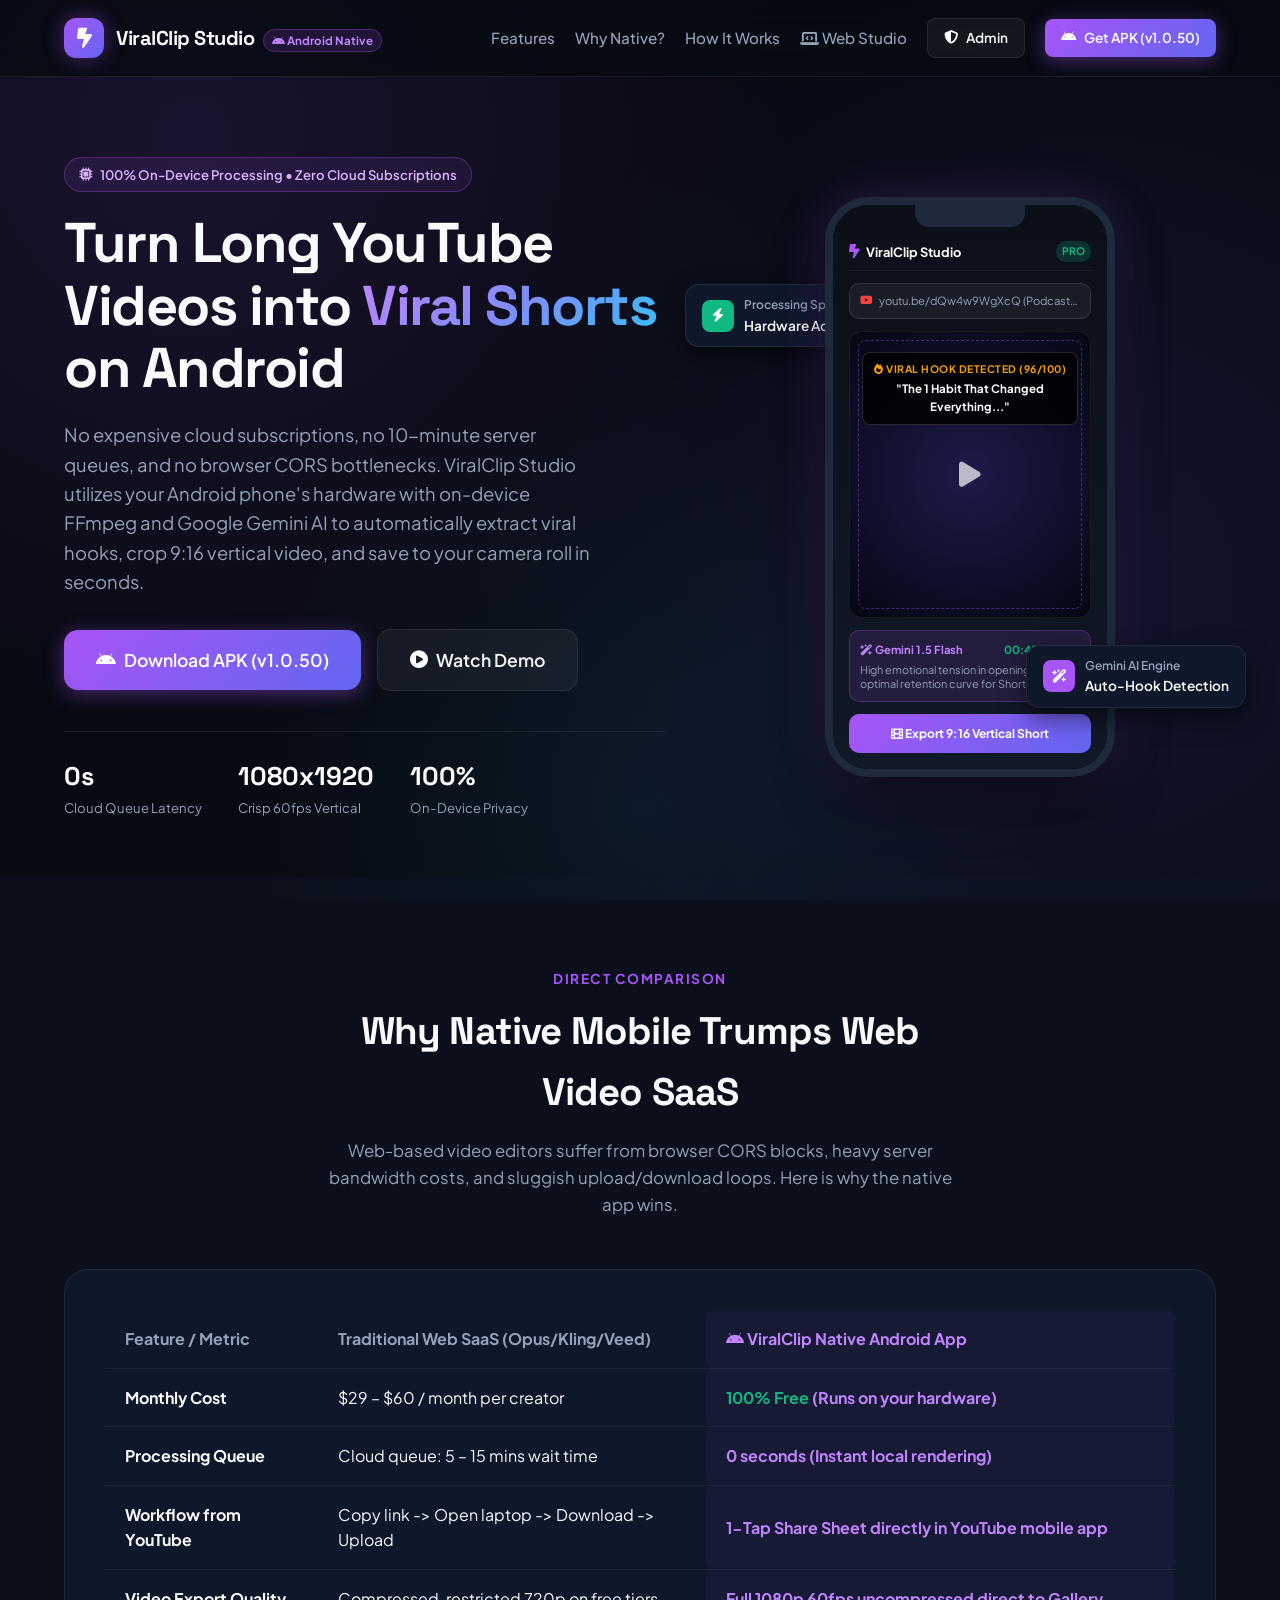
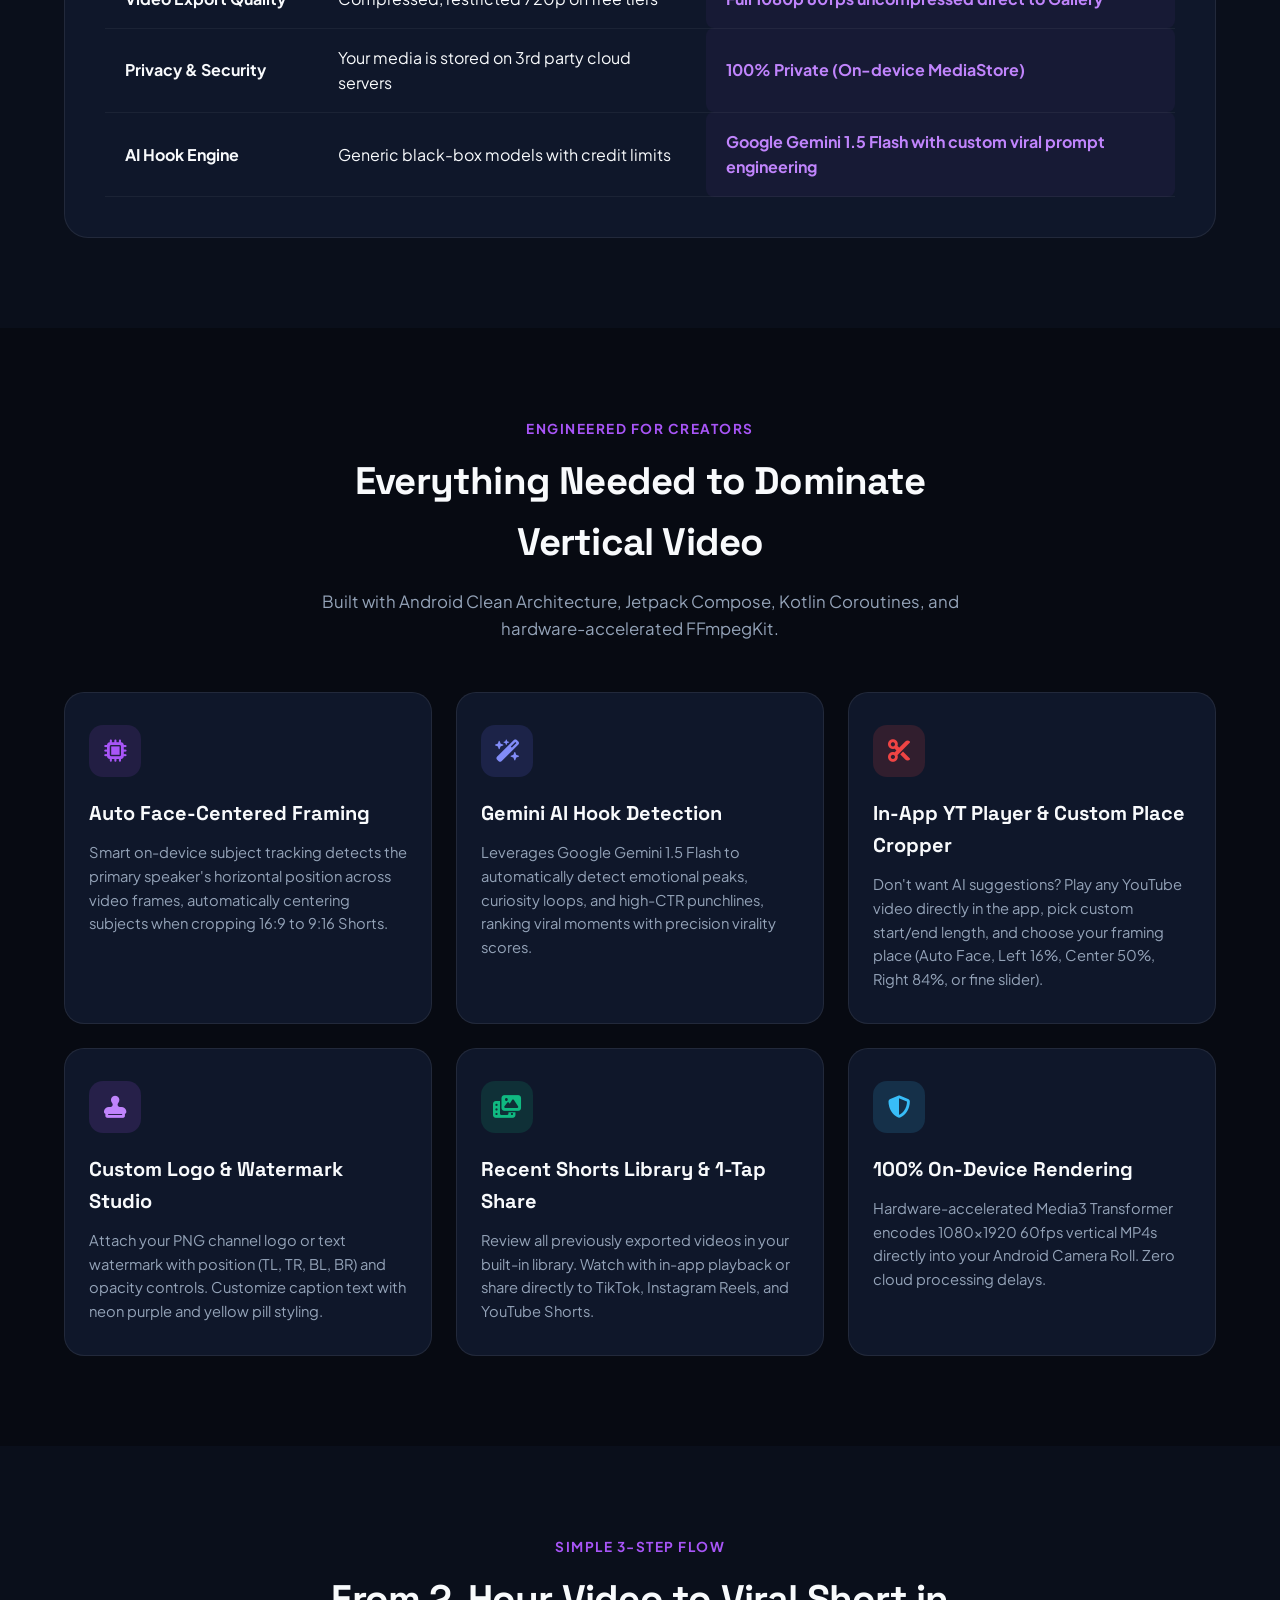
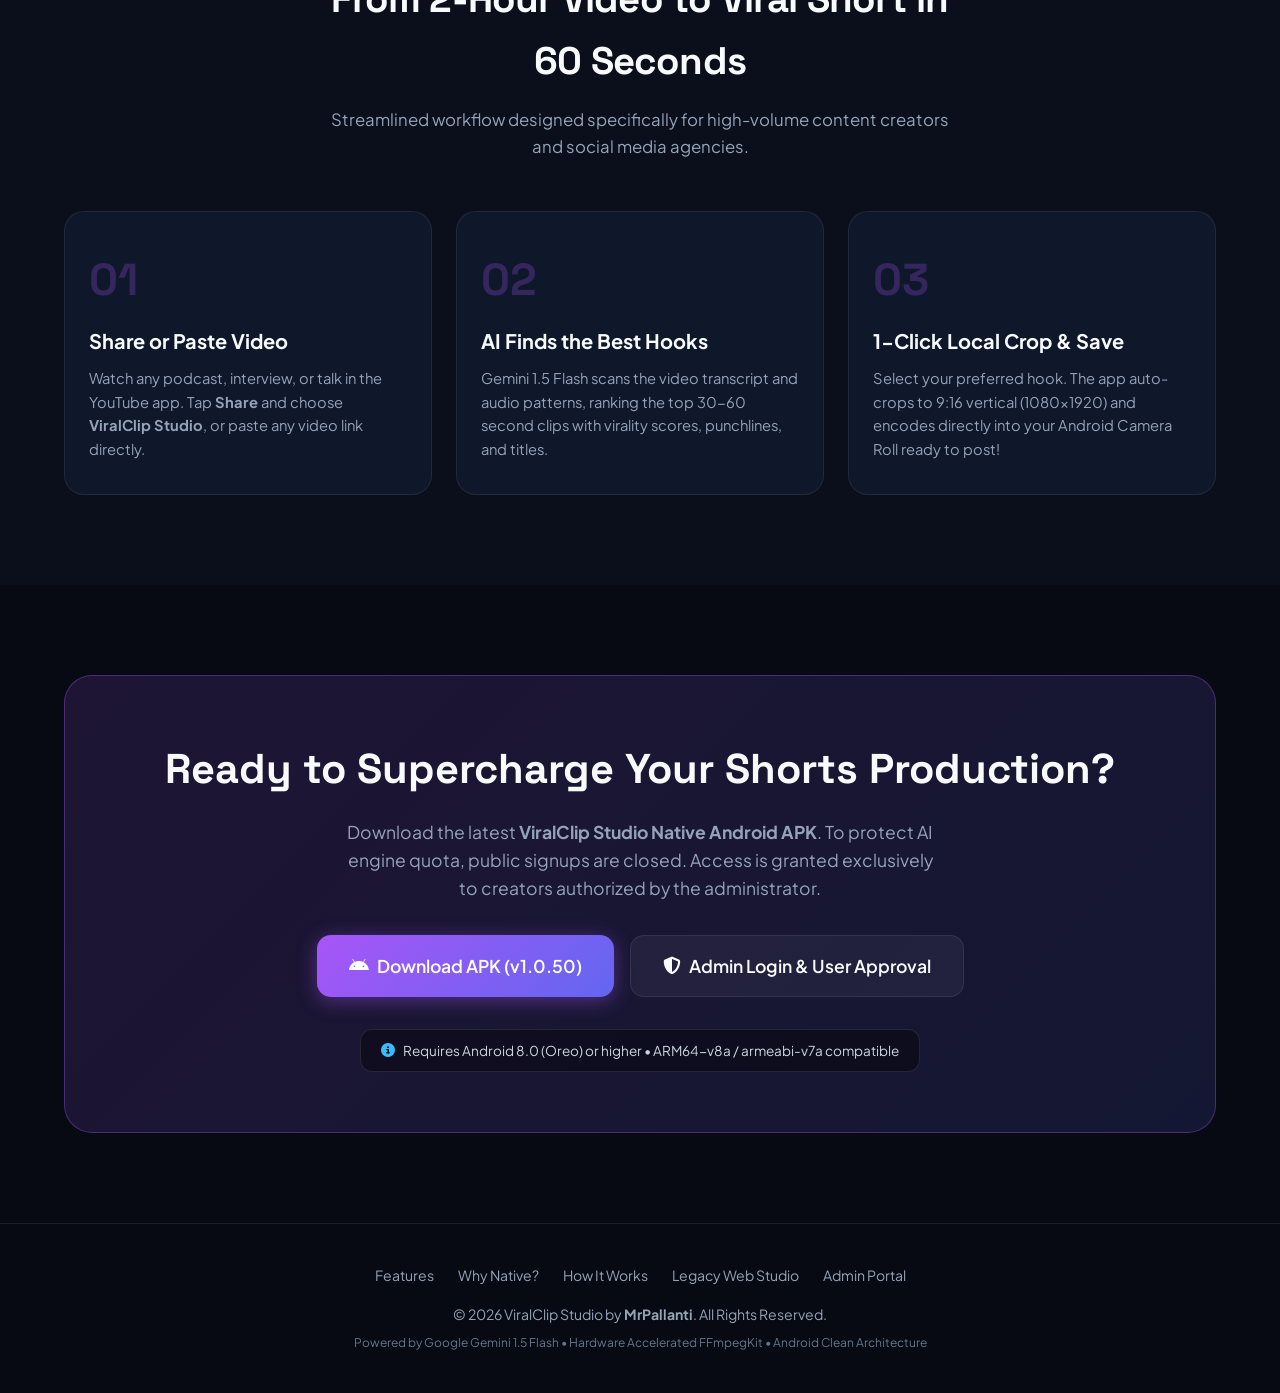
==== index.html @ 900236bc "chore(web): update landing page download buttons to release v1.0.50" ====
<!DOCTYPE html>
<html lang="en">
<head>
  <meta charset="UTF-8">
  <meta name="viewport" content="width=device-width, initial-scale=1.0">
  <meta http-equiv="Cache-Control" content="no-cache, no-store, must-revalidate">
  <meta http-equiv="Pragma" content="no-cache">
  <meta http-equiv="Expires" content="0">
  <title>ViralClip Studio - Native Android AI Shorts Creator</title>
  
  <!-- SEO & Open Graph -->
  <meta name="description" content="Turn long YouTube videos into viral TikToks, YouTube Shorts, and Instagram Reels directly on your Android phone with Gemini AI and on-device FFmpeg.">
  <meta property="og:title" content="ViralClip Studio - Turn Long Videos into Viral Shorts on Android">
  <meta property="og:description" content="AI hook detection, on-device 9:16 vertical cropping, and direct YouTube Share Sheet integration.">
  <meta property="og:type" content="website">
  <meta property="og:url" content="https://viral.mrpallanti.in/">
  
  <!-- Fonts & Icons -->
  <link rel="preconnect" href="https://fonts.googleapis.com">
  <link rel="preconnect" href="https://fonts.gstatic.com" crossorigin>
  <link href="https://fonts.googleapis.com/css2?family=Plus+Jakarta+Sans:wght@400;500;600;700;800&family=Space+Grotesk:wght@600;700;800&display=swap" rel="stylesheet">
  <link rel="stylesheet" href="https://cdnjs.cloudflare.com/ajax/libs/font-awesome/6.5.1/css/all.min.css">
  
  <!-- Stylesheets -->
  <link rel="stylesheet" href="css/landing.css?v=6.1">
</head>
<body>

  <!-- Top Navigation Bar -->
  <header class="navbar">
    <div class="container nav-container">
      <a href="index.html" class="brand">
        <div class="brand-icon">
          <i class="fa-solid fa-bolt-lightning"></i>
        </div>
        <div>
          <span class="brand-title">ViralClip Studio</span>
          <span class="brand-badge"><i class="fa-brands fa-android"></i> Android Native</span>
        </div>
      </a>

      <nav class="nav-links">
        <a href="#features" class="nav-link">Features</a>
        <a href="#comparison" class="nav-link">Why Native?</a>
        <a href="#how-it-works" class="nav-link">How It Works</a>
        <a href="studio.html" class="nav-link" title="Legacy Web Studio Backup"><i class="fa-solid fa-laptop-code"></i> Web Studio</a>
        <a href="admin.html" class="btn btn-secondary btn-sm">
          <i class="fa-solid fa-shield-halved"></i> Admin
        </a>
        <a href="ViralClip-Studio-v1.0.50.apk" class="btn btn-primary btn-sm" download="ViralClip-Studio-v1.0.50.apk">
          <i class="fa-brands fa-android"></i> Get APK (v1.0.50)
        </a>
      </nav>
    </div>
  </header>

  <!-- Hero Section -->
  <section class="hero">
    <div class="container">
      <div class="hero-grid">
        
        <!-- Left Hero Content -->
        <div class="hero-content">
          <div class="hero-tag">
            <i class="fa-solid fa-microchip"></i> 100% On-Device Processing • Zero Cloud Subscriptions
          </div>
          
          <h1 class="hero-title">
            Turn Long YouTube Videos into <span>Viral Shorts</span> on Android
          </h1>
          
          <p class="hero-desc">
            No expensive cloud subscriptions, no 10-minute server queues, and no browser CORS bottlenecks. 
            ViralClip Studio utilizes your Android phone's hardware with on-device FFmpeg and Google Gemini AI 
            to automatically extract viral hooks, crop 9:16 vertical video, and save to your camera roll in seconds.
          </p>

          <div class="hero-actions">
            <a href="ViralClip-Studio-v1.0.50.apk" class="btn btn-primary btn-lg" download="ViralClip-Studio-v1.0.50.apk">
              <i class="fa-brands fa-android"></i> Download APK (v1.0.50)
            </a>
            <a href="#how-it-works" class="btn btn-secondary btn-lg">
              <i class="fa-solid fa-circle-play"></i> Watch Demo
            </a>
          </div>

          <div class="hero-stats">
            <div>
              <div class="stat-num">0s</div>
              <div class="stat-label">Cloud Queue Latency</div>
            </div>
            <div>
              <div class="stat-num">1080x1920</div>
              <div class="stat-label">Crisp 60fps Vertical</div>
            </div>
            <div>
              <div class="stat-num">100%</div>
              <div class="stat-label">On-Device Privacy</div>
            </div>
          </div>
        </div>

        <!-- Right Hero Mockup (Interactive Mobile UI Preview) -->
        <div class="mockup-wrapper">
          
          <!-- Floating Badge Top Left -->
          <div class="floating-badge badge-top-left">
            <div class="badge-icon" style="background:#10b981;">
              <i class="fa-solid fa-bolt"></i>
            </div>
            <div>
              <div style="font-size:0.75rem; color:#94a3b8;">Processing Speed</div>
              <div style="color:#fff;">Hardware Accelerated</div>
            </div>
          </div>

          <!-- Phone Mockup Frame -->
          <div class="phone-mockup">
            <div class="phone-notch"></div>
            
            <div class="phone-screen">
              <!-- Mock App Header -->
              <div class="app-mock-header">
                <div style="display:flex; align-items:center; gap:6px;">
                  <i class="fa-solid fa-bolt-lightning" style="color:#a855f7; font-size:0.9rem;"></i>
                  <span style="font-weight:700; font-size:0.8rem; color:#fff;">ViralClip Studio</span>
                </div>
                <span style="background:rgba(16,185,129,0.2); color:#10b981; font-size:0.65rem; padding:2px 6px; border-radius:10px; font-weight:700;">PRO</span>
              </div>

              <!-- Mock YouTube Input -->
              <div class="app-mock-input">
                <i class="fa-brands fa-youtube" style="color:#ef4444;"></i>
                <span style="text-overflow:ellipsis; overflow:hidden; white-space:nowrap;">youtu.be/dQw4w9WgXcQ (Podcasts, Talks...)</span>
              </div>

              <!-- Mock Video Preview Frame -->
              <div class="app-mock-preview">
                <div style="position:relative; width:100%; height:100%; display:flex; align-items:center; justify-content:center; background:radial-gradient(circle at center, #1e1b4b 0%, #030712 100%);">
                  <i class="fa-solid fa-play" style="font-size:1.8rem; color:rgba(255,255,255,0.7);"></i>
                  
                  <!-- Detected Viral Hook Tag -->
                  <div class="app-mock-hook">
                    <div style="color:#f59e0b; font-size:0.65rem; text-transform:uppercase; letter-spacing:0.5px;">
                      <i class="fa-solid fa-fire"></i> Viral Hook Detected (96/100)
                    </div>
                    <div style="color:#fff; font-size:0.72rem; margin-top:2px;">
                      "The 1 Habit That Changed Everything..."
                    </div>
                  </div>

                  <!-- 9:16 Crop Guides -->
                  <div style="position:absolute; inset:8px; border:1px dashed rgba(168,85,247,0.4); border-radius:8px; pointer-events:none;"></div>
                </div>
              </div>

              <!-- Mock AI Analysis Card -->
              <div class="app-mock-card">
                <div style="display:flex; justify-content:space-between; margin-bottom:4px; font-size:0.7rem;">
                  <span style="color:#c084fc; font-weight:700;"><i class="fa-solid fa-wand-magic-sparkles"></i> Gemini 1.5 Flash</span>
                  <span style="color:#10b981; font-weight:700;">00:45 - 01:25</span>
                </div>
                <div style="color:#94a3b8; font-size:0.68rem; line-height:1.3;">
                  High emotional tension in opening 5s, optimal retention curve for Shorts & Reels.
                </div>
              </div>

              <!-- Mock Render Button -->
              <div class="app-mock-btn">
                <i class="fa-solid fa-film"></i> Export 9:16 Vertical Short
              </div>
            </div>
          </div>

          <!-- Floating Badge Bottom Right -->
          <div class="floating-badge badge-bottom-right">
            <div class="badge-icon" style="background:#a855f7;">
              <i class="fa-solid fa-wand-magic-sparkles"></i>
            </div>
            <div>
              <div style="font-size:0.75rem; color:#94a3b8;">Gemini AI Engine</div>
              <div style="color:#fff;">Auto-Hook Detection</div>
            </div>
          </div>

        </div>

      </div>
    </div>
  </section>

  <!-- Comparison Section: Web SaaS vs Android Native -->
  <section id="comparison" class="section" style="background: rgba(15, 23, 42, 0.4);">
    <div class="container">
      <div class="section-header">
        <div class="section-tag">Direct Comparison</div>
        <h2 class="section-title">Why Native Mobile Trumps Web Video SaaS</h2>
        <p class="section-subtitle">Web-based video editors suffer from browser CORS blocks, heavy server bandwidth costs, and sluggish upload/download loops. Here is why the native app wins.</p>
      </div>

      <div class="comparison-card">
        <div class="table-scroll-hint">
          <i class="fa-solid fa-arrows-left-right"></i> Swipe table horizontally to compare
        </div>
        <table class="comp-table">
          <thead>
            <tr>
              <th>Feature / Metric</th>
              <th>Traditional Web SaaS (Opus/Kling/Veed)</th>
              <th class="highlight"><i class="fa-brands fa-android"></i> ViralClip Native Android App</th>
            </tr>
          </thead>
          <tbody>
            <tr>
              <td><strong>Monthly Cost</strong></td>
              <td>$29 – $60 / month per creator</td>
              <td class="highlight"><strong style="color:#10b981;">100% Free</strong> (Runs on your hardware)</td>
            </tr>
            <tr>
              <td><strong>Processing Queue</strong></td>
              <td>Cloud queue: 5 – 15 mins wait time</td>
              <td class="highlight"><strong>0 seconds</strong> (Instant local rendering)</td>
            </tr>
            <tr>
              <td><strong>Workflow from YouTube</strong></td>
              <td>Copy link -> Open laptop -> Download -> Upload</td>
              <td class="highlight"><strong>1-Tap Share Sheet</strong> directly in YouTube mobile app</td>
            </tr>
            <tr>
              <td><strong>Video Export Quality</strong></td>
              <td>Compressed, restricted 720p on free tiers</td>
              <td class="highlight"><strong>Full 1080p 60fps</strong> uncompressed direct to Gallery</td>
            </tr>
            <tr>
              <td><strong>Privacy & Security</strong></td>
              <td>Your media is stored on 3rd party cloud servers</td>
              <td class="highlight"><strong>100% Private</strong> (On-device MediaStore)</td>
            </tr>
            <tr>
              <td><strong>AI Hook Engine</strong></td>
              <td>Generic black-box models with credit limits</td>
              <td class="highlight"><strong>Google Gemini 1.5 Flash</strong> with custom viral prompt engineering</td>
            </tr>
          </tbody>
        </table>
      </div>
    </div>
  </section>

  <!-- Core Features Grid -->
  <section id="features" class="section">
    <div class="container">
      <div class="section-header">
        <div class="section-tag">Engineered for Creators</div>
        <h2 class="section-title">Everything Needed to Dominate Vertical Video</h2>
        <p class="section-subtitle">Built with Android Clean Architecture, Jetpack Compose, Kotlin Coroutines, and hardware-accelerated FFmpegKit.</p>
      </div>

      <div class="features-grid">
        
        <!-- Feature 1 -->
        <div class="feature-card">
          <div class="feature-icon">
            <i class="fa-solid fa-microchip"></i>
          </div>
          <h3>Auto Face-Centered Framing</h3>
          <p>Smart on-device subject tracking detects the primary speaker's horizontal position across video frames, automatically centering subjects when cropping 16:9 to 9:16 Shorts.</p>
        </div>

        <!-- Feature 2 -->
        <div class="feature-card">
          <div class="feature-icon" style="background:rgba(99,102,241,0.15); color:#818cf8;">
            <i class="fa-solid fa-wand-magic-sparkles"></i>
          </div>
          <h3>Gemini AI Hook Detection</h3>
          <p>Leverages Google Gemini 1.5 Flash to automatically detect emotional peaks, curiosity loops, and high-CTR punchlines, ranking viral moments with precision virality scores.</p>
        </div>

        <!-- Feature 3 -->
        <div class="feature-card">
          <div class="feature-icon" style="background:rgba(239,68,68,0.15); color:#ef4444;">
            <i class="fa-solid fa-scissors"></i>
          </div>
          <h3>In-App YT Player & Custom Place Cropper</h3>
          <p>Don't want AI suggestions? Play any YouTube video directly in the app, pick custom start/end length, and choose your framing place (Auto Face, Left 16%, Center 50%, Right 84%, or fine slider).</p>
        </div>

        <!-- Feature 4 -->
        <div class="feature-card">
          <div class="feature-icon" style="background:rgba(168,85,247,0.15); color:#c084fc;">
            <i class="fa-solid fa-stamp"></i>
          </div>
          <h3>Custom Logo & Watermark Studio</h3>
          <p>Attach your PNG channel logo or text watermark with position (TL, TR, BL, BR) and opacity controls. Customize caption text with neon purple and yellow pill styling.</p>
        </div>

        <!-- Feature 5 -->
        <div class="feature-card">
          <div class="feature-icon" style="background:rgba(16,185,129,0.15); color:#10b981;">
            <i class="fa-solid fa-photo-film"></i>
          </div>
          <h3>Recent Shorts Library & 1-Tap Share</h3>
          <p>Review all previously exported videos in your built-in library. Watch with in-app playback or share directly to TikTok, Instagram Reels, and YouTube Shorts.</p>
        </div>

        <!-- Feature 6 -->
        <div class="feature-card">
          <div class="feature-icon" style="background:rgba(56,189,248,0.15); color:#38bdf8;">
            <i class="fa-solid fa-shield-halved"></i>
          </div>
          <h3>100% On-Device Rendering</h3>
          <p>Hardware-accelerated Media3 Transformer encodes 1080x1920 60fps vertical MP4s directly into your Android Camera Roll. Zero cloud processing delays.</p>
        </div>

      </div>
    </div>
  </section>

  <!-- How It Works Section -->
  <section id="how-it-works" class="section" style="background: rgba(15, 23, 42, 0.4);">
    <div class="container">
      <div class="section-header">
        <div class="section-tag">Simple 3-Step Flow</div>
        <h2 class="section-title">From 2-Hour Video to Viral Short in 60 Seconds</h2>
        <p class="section-subtitle">Streamlined workflow designed specifically for high-volume content creators and social media agencies.</p>
      </div>

      <div class="steps-grid">
        
        <!-- Step 1 -->
        <div class="step-card">
          <div class="step-num">01</div>
          <h3 style="font-size:1.25rem; font-weight:700; margin-bottom:10px;">Share or Paste Video</h3>
          <p style="color:var(--text-muted); font-size:0.92rem;">
            Watch any podcast, interview, or talk in the YouTube app. Tap <strong>Share</strong> and choose <strong>ViralClip Studio</strong>, or paste any video link directly.
          </p>
        </div>

        <!-- Step 2 -->
        <div class="step-card">
          <div class="step-num">02</div>
          <h3 style="font-size:1.25rem; font-weight:700; margin-bottom:10px;">AI Finds the Best Hooks</h3>
          <p style="color:var(--text-muted); font-size:0.92rem;">
            Gemini 1.5 Flash scans the video transcript and audio patterns, ranking the top 30-60 second clips with virality scores, punchlines, and titles.
          </p>
        </div>

        <!-- Step 3 -->
        <div class="step-card">
          <div class="step-num">03</div>
          <h3 style="font-size:1.25rem; font-weight:700; margin-bottom:10px;">1-Click Local Crop & Save</h3>
          <p style="color:var(--text-muted); font-size:0.92rem;">
            Select your preferred hook. The app auto-crops to 9:16 vertical (1080x1920) and encodes directly into your Android Camera Roll ready to post!
          </p>
        </div>

      </div>
    </div>
  </section>

  <!-- Authorized Access & Download CTA Banner -->
  <section id="download" class="section">
    <div class="container">
      <div class="cta-banner">
        <h2>Ready to Supercharge Your Shorts Production?</h2>
        <p>
          Download the latest <strong>ViralClip Studio Native Android APK</strong>. 
          To protect AI engine quota, public signups are closed. Access is granted exclusively to creators authorized by the administrator.
        </p>

        <div class="cta-actions">
          <a href="ViralClip-Studio-v1.0.50.apk" class="btn btn-primary btn-lg" download="ViralClip-Studio-v1.0.50.apk">
            <i class="fa-brands fa-android"></i> Download APK (v1.0.50)
          </a>
          <a href="admin.html" class="btn btn-secondary btn-lg">
            <i class="fa-solid fa-shield-halved"></i> Admin Login & User Approval
          </a>
        </div>

        <!-- Installation Instructions Badge -->
        <div class="cta-badge">
          <i class="fa-solid fa-circle-info" style="color:#38bdf8;"></i>
          Requires Android 8.0 (Oreo) or higher • ARM64-v8a / armeabi-v7a compatible
        </div>
      </div>
    </div>
  </section>

  <!-- Footer -->
  <footer class="footer">
    <div class="container">
      <div class="footer-links">
        <a href="#features">Features</a>
        <a href="#comparison">Why Native?</a>
        <a href="#how-it-works">How It Works</a>
        <a href="studio.html">Legacy Web Studio</a>
        <a href="admin.html">Admin Portal</a>
      </div>
      <p style="margin-bottom:8px;">
        &copy; 2026 ViralClip Studio by <strong>MrPallanti</strong>. All Rights Reserved.
      </p>
      <p style="font-size:0.75rem; color:#64748b;">
        Powered by Google Gemini 1.5 Flash • Hardware Accelerated FFmpegKit • Android Clean Architecture
      </p>
    </div>
  </footer>

</body>
</html>
---- css/landing.css ----
/* ========================================================
   ViralClip Studio - Modern Mobile App Landing Page
   ======================================================== */

:root {
  --bg-dark: #070a12;
  --bg-card: #0f172a;
  --bg-glass: rgba(15, 23, 42, 0.75);
  --primary: #a855f7;
  --primary-glow: rgba(168, 85, 247, 0.4);
  --accent: #6366f1;
  --accent-cyan: #38bdf8;
  --success: #10b981;
  --border: rgba(255, 255, 255, 0.08);
  --border-focus: rgba(168, 85, 247, 0.5);
  --text-main: #f8fafc;
  --text-muted: #94a3b8;
  --font-heading: 'Space Grotesk', -apple-system, sans-serif;
  --font-body: 'Plus Jakarta Sans', -apple-system, sans-serif;
}

* {
  margin: 0;
  padding: 0;
  box-sizing: border-box;
}

body {
  background-color: var(--bg-dark);
  color: var(--text-main);
  font-family: var(--font-body);
  line-height: 1.6;
  overflow-x: hidden;
  background-image: 
    radial-gradient(circle at 15% 15%, rgba(168, 85, 247, 0.12) 0%, transparent 45%),
    radial-gradient(circle at 85% 65%, rgba(99, 102, 241, 0.12) 0%, transparent 50%),
    radial-gradient(circle at 50% 90%, rgba(56, 189, 248, 0.08) 0%, transparent 40%);
  background-attachment: fixed;
}

.container {
  max-width: 1200px;
  margin: 0 auto;
  padding: 0 24px;
}

/* Header */
.navbar {
  position: sticky;
  top: 0;
  z-index: 100;
  backdrop-filter: blur(16px);
  background: rgba(7, 10, 18, 0.8);
  border-bottom: 1px solid var(--border);
  padding: 18px 0;
}

.nav-container {
  display: flex;
  justify-content: space-between;
  align-items: center;
}

.brand {
  display: flex;
  align-items: center;
  gap: 12px;
  text-decoration: none;
  color: var(--text-main);
}

.brand-icon {
  width: 40px;
  height: 40px;
  border-radius: 12px;
  background: linear-gradient(135deg, var(--primary), var(--accent));
  display: flex;
  align-items: center;
  justify-content: center;
  color: #fff;
  font-size: 1.25rem;
  box-shadow: 0 0 20px var(--primary-glow);
}

.brand-title {
  font-family: var(--font-heading);
  font-weight: 700;
  font-size: 1.25rem;
  letter-spacing: -0.5px;
}

.brand-badge {
  background: rgba(168, 85, 247, 0.15);
  color: #c084fc;
  border: 1px solid rgba(168, 85, 247, 0.3);
  font-size: 0.72rem;
  font-weight: 700;
  padding: 3px 8px;
  border-radius: 20px;
  margin-left: 6px;
}

.nav-links {
  display: flex;
  gap: 20px;
  align-items: center;
}

.nav-link {
  color: var(--text-muted);
  text-decoration: none;
  font-weight: 500;
  font-size: 0.95rem;
  transition: color 0.2s;
}

.nav-link:hover {
  color: var(--text-main);
}

.btn {
  display: inline-flex;
  align-items: center;
  justify-content: center;
  gap: 8px;
  padding: 12px 24px;
  border-radius: 12px;
  font-weight: 600;
  text-decoration: none;
  font-size: 0.95rem;
  transition: all 0.25s ease;
  cursor: pointer;
  border: none;
}

.btn-primary {
  background: linear-gradient(135deg, var(--primary), var(--accent));
  color: #fff;
  box-shadow: 0 4px 20px var(--primary-glow);
}

.btn-primary:hover {
  transform: translateY(-2px);
  box-shadow: 0 6px 28px rgba(168, 85, 247, 0.6);
}

.btn-secondary {
  background: rgba(255, 255, 255, 0.05);
  border: 1px solid var(--border);
  color: var(--text-main);
}

.btn-secondary:hover {
  background: rgba(255, 255, 255, 0.1);
  border-color: rgba(255, 255, 255, 0.2);
  transform: translateY(-2px);
}

.btn-sm {
  padding: 8px 16px;
  font-size: 0.85rem;
  border-radius: 8px;
}

.btn-lg {
  padding: 16px 32px;
  font-size: 1.1rem;
  border-radius: 14px;
}

/* Hero Section */
.hero {
  padding: 80px 0 60px;
  position: relative;
}

.hero-grid {
  display: grid;
  grid-template-columns: 1.1fr 0.9fr;
  gap: 60px;
  align-items: center;
}

.hero-tag {
  display: inline-flex;
  align-items: center;
  gap: 8px;
  padding: 6px 14px;
  border-radius: 30px;
  background: rgba(168, 85, 247, 0.1);
  border: 1px solid rgba(168, 85, 247, 0.3);
  color: #d8b4fe;
  font-size: 0.82rem;
  font-weight: 600;
  margin-bottom: 20px;
}

.hero-title {
  font-family: var(--font-heading);
  font-size: 3.5rem;
  line-height: 1.12;
  font-weight: 800;
  letter-spacing: -1.5px;
  margin-bottom: 20px;
}

.hero-title span {
  background: linear-gradient(135deg, #c084fc, #818cf8, #38bdf8);
  -webkit-background-clip: text;
  -webkit-text-fill-color: transparent;
}

.hero-desc {
  font-size: 1.15rem;
  color: var(--text-muted);
  margin-bottom: 32px;
  max-width: 540px;
}

.hero-actions {
  display: flex;
  gap: 16px;
  align-items: center;
  margin-bottom: 40px;
  flex-wrap: wrap;
}

.hero-stats {
  display: flex;
  gap: 36px;
  padding-top: 24px;
  border-top: 1px solid var(--border);
}

.stat-num {
  font-family: var(--font-heading);
  font-size: 1.6rem;
  font-weight: 700;
  color: #fff;
}

.stat-label {
  font-size: 0.82rem;
  color: var(--text-muted);
}

/* Phone Mockup */
.mockup-wrapper {
  position: relative;
  display: flex;
  justify-content: center;
}

.phone-mockup {
  width: 290px;
  height: 580px;
  background: #000;
  border-radius: 44px;
  border: 8px solid #1e293b;
  position: relative;
  box-shadow: 0 25px 60px -15px rgba(0, 0, 0, 0.8), 0 0 50px rgba(168, 85, 247, 0.2);
  overflow: hidden;
  display: flex;
  flex-direction: column;
}

.phone-notch {
  width: 110px;
  height: 22px;
  background: #1e293b;
  border-bottom-left-radius: 14px;
  border-bottom-right-radius: 14px;
  margin: 0 auto;
  position: absolute;
  top: 0;
  left: 50%;
  transform: translateX(-50%);
  z-index: 10;
}

.phone-screen {
  flex: 1;
  background: linear-gradient(180deg, #0b0f19 0%, #111827 100%);
  padding: 36px 16px 16px;
  display: flex;
  flex-direction: column;
  gap: 12px;
}

.app-mock-header {
  display: flex;
  align-items: center;
  justify-content: space-between;
  padding-bottom: 8px;
  border-bottom: 1px solid rgba(255, 255, 255, 0.05);
}

.app-mock-input {
  background: rgba(255, 255, 255, 0.05);
  border: 1px solid rgba(255, 255, 255, 0.1);
  border-radius: 10px;
  padding: 8px 10px;
  font-size: 0.7rem;
  color: #94a3b8;
  display: flex;
  align-items: center;
  gap: 6px;
}

.app-mock-preview {
  flex: 1;
  background: #000;
  border-radius: 14px;
  border: 1px solid rgba(255, 255, 255, 0.1);
  position: relative;
  overflow: hidden;
  display: flex;
  align-items: center;
  justify-content: center;
}

.app-mock-hook {
  position: absolute;
  top: 20px;
  left: 12px;
  right: 12px;
  background: rgba(0, 0, 0, 0.8);
  border-radius: 8px;
  padding: 8px;
  text-align: center;
  font-size: 0.72rem;
  font-weight: 700;
  color: #fff;
  border: 1px solid rgba(255, 255, 255, 0.15);
}

.app-mock-card {
  background: rgba(168, 85, 247, 0.12);
  border: 1px solid rgba(168, 85, 247, 0.3);
  border-radius: 10px;
  padding: 10px;
  font-size: 0.72rem;
}

.app-mock-btn {
  background: linear-gradient(135deg, var(--primary), var(--accent));
  color: #fff;
  border-radius: 10px;
  padding: 10px;
  text-align: center;
  font-size: 0.75rem;
  font-weight: 700;
}

/* Floating Badges */
.floating-badge {
  position: absolute;
  background: var(--bg-card);
  border: 1px solid var(--border);
  padding: 10px 16px;
  border-radius: 14px;
  display: flex;
  align-items: center;
  gap: 10px;
  box-shadow: 0 10px 25px rgba(0,0,0,0.5);
  font-size: 0.85rem;
  font-weight: 600;
}

.badge-top-left {
  top: 15%;
  left: -40px;
}

.badge-bottom-right {
  bottom: 12%;
  right: -30px;
}

.badge-icon {
  width: 32px;
  height: 32px;
  border-radius: 8px;
  display: flex;
  align-items: center;
  justify-content: center;
  color: #fff;
}

/* Section styling */
.section {
  padding: 90px 0;
}

.section-header {
  text-align: center;
  max-width: 650px;
  margin: 0 auto 50px;
}

.section-tag {
  color: var(--primary);
  font-weight: 700;
  font-size: 0.85rem;
  text-transform: uppercase;
  letter-spacing: 1.5px;
  margin-bottom: 10px;
}

.section-title {
  font-family: var(--font-heading);
  font-size: 2.4rem;
  font-weight: 700;
  letter-spacing: -0.8px;
  margin-bottom: 16px;
}

.section-subtitle {
  color: var(--text-muted);
  font-size: 1.05rem;
}

/* Features Grid */
.features-grid {
  display: grid;
  grid-template-columns: repeat(3, 1fr);
  gap: 24px;
}

.feature-card {
  background: var(--bg-card);
  border: 1px solid var(--border);
  border-radius: 20px;
  padding: 32px 24px;
  transition: all 0.3s ease;
  display: flex;
  flex-direction: column;
}

.feature-card:hover {
  transform: translateY(-6px);
  border-color: var(--border-focus);
  box-shadow: 0 12px 30px rgba(0,0,0,0.4), 0 0 20px rgba(168, 85, 247, 0.15);
}

.feature-icon {
  width: 52px;
  height: 52px;
  border-radius: 14px;
  background: rgba(168, 85, 247, 0.12);
  color: var(--primary);
  display: flex;
  align-items: center;
  justify-content: center;
  font-size: 1.4rem;
  margin-bottom: 20px;
}

.feature-card h3 {
  font-family: var(--font-heading);
  font-size: 1.25rem;
  font-weight: 700;
  margin-bottom: 12px;
}

.feature-card p {
  color: var(--text-muted);
  font-size: 0.92rem;
  line-height: 1.6;
}

/* Comparison Table */
.comparison-card {
  background: var(--bg-card);
  border: 1px solid var(--border);
  border-radius: 24px;
  padding: 40px;
  overflow-x: auto;
}

.comp-table {
  width: 100%;
  border-collapse: collapse;
  text-align: left;
}

.comp-table th, .comp-table td {
  padding: 16px 20px;
  border-bottom: 1px solid rgba(255, 255, 255, 0.05);
}

.comp-table th {
  font-size: 1rem;
  font-weight: 700;
  color: var(--text-muted);
}

.comp-table th.highlight, .comp-table td.highlight {
  color: #c084fc;
  font-weight: 700;
  background: rgba(168, 85, 247, 0.05);
  border-radius: 8px;
}

/* Steps Section */
.steps-grid {
  display: grid;
  grid-template-columns: repeat(3, 1fr);
  gap: 24px;
}

.step-card {
  background: var(--bg-card);
  border: 1px solid var(--border);
  border-radius: 20px;
  padding: 32px 24px;
  position: relative;
}

.step-num {
  font-family: var(--font-heading);
  font-size: 2.8rem;
  font-weight: 800;
  color: rgba(168, 85, 247, 0.25);
  margin-bottom: 10px;
}

/* CTA Download Banner */
.cta-banner {
  background: linear-gradient(135deg, rgba(168, 85, 247, 0.15), rgba(99, 102, 241, 0.15));
  border: 1px solid rgba(168, 85, 247, 0.35);
  border-radius: 28px;
  padding: 60px 40px;
  text-align: center;
  position: relative;
  overflow: hidden;
}

.cta-banner h2 {
  font-family: var(--font-heading);
  font-size: 2.6rem;
  font-weight: 800;
  margin-bottom: 16px;
}

.cta-banner p {
  color: var(--text-muted);
  font-size: 1.1rem;
  max-width: 600px;
  margin: 0 auto 32px;
}

.cta-actions {
  display: flex;
  justify-content: center;
  gap: 16px;
  flex-wrap: wrap;
  margin-bottom: 32px;
}

.cta-badge {
  display: inline-flex;
  align-items: center;
  gap: 8px;
  background: rgba(0, 0, 0, 0.4);
  border: 1px solid rgba(255, 255, 255, 0.1);
  border-radius: 12px;
  padding: 10px 20px;
  font-size: 0.85rem;
  color: #cbd5e1;
}

.table-scroll-hint {
  display: none;
}

/* Footer */
.footer {
  border-top: 1px solid var(--border);
  padding: 40px 0;
  text-align: center;
  color: var(--text-muted);
  font-size: 0.88rem;
}

.footer-links {
  display: flex;
  justify-content: center;
  gap: 24px;
  margin-bottom: 16px;
}

.footer-links a {
  color: var(--text-muted);
  text-decoration: none;
  transition: color 0.2s;
}

.footer-links a:hover {
  color: #fff;
}

@media (max-width: 900px) {
  .hero-grid {
    grid-template-columns: 1fr;
    text-align: center;
  }
  .hero-desc {
    margin: 0 auto 32px;
  }
  .hero-actions {
    justify-content: center;
  }
  .hero-stats {
    justify-content: center;
  }
  .features-grid, .steps-grid {
    grid-template-columns: 1fr;
  }
  .floating-badge {
    display: none;
  }
}

@media (max-width: 768px) {
  .navbar {
    padding: 12px 0;
  }

  .nav-container {
    gap: 10px;
  }

  /* Hide regular nav text links on mobile to prevent navbar vertical overflow */
  .nav-links .nav-link {
    display: none;
  }

  .nav-links {
    gap: 8px;
  }

  .nav-links .btn-sm {
    padding: 8px 12px;
    font-size: 0.82rem;
  }

  .brand {
    gap: 8px;
  }

  .brand-icon {
    width: 34px;
    height: 34px;
    font-size: 1.05rem;
    border-radius: 10px;
  }

  .brand-title {
    font-size: 1.1rem;
  }

  .brand-badge {
    font-size: 0.65rem;
    padding: 2px 6px;
    margin-left: 2px;
  }

  .hero {
    padding: 36px 0 20px;
  }

  .hero-tag {
    font-size: 0.76rem;
    padding: 6px 12px;
    margin-bottom: 16px;
    line-height: 1.4;
  }

  .hero-title {
    font-size: clamp(2rem, 7.5vw, 2.5rem);
    letter-spacing: -0.8px;
    line-height: 1.18;
    margin-bottom: 16px;
  }

  .hero-desc {
    font-size: 0.95rem;
    line-height: 1.55;
    margin-bottom: 24px;
  }

  .hero-actions {
    flex-direction: column;
    width: 100%;
    gap: 12px;
  }

  .hero-actions .btn {
    width: 100%;
    padding: 14px 20px;
    font-size: 0.95rem;
  }

  .hero-stats {
    display: grid;
    grid-template-columns: repeat(3, 1fr);
    gap: 10px;
    margin-top: 32px;
    padding-top: 20px;
  }

  .stat-num {
    font-size: 1.4rem;
  }

  .stat-label {
    font-size: 0.72rem;
    line-height: 1.3;
  }

  .mockup-wrapper {
    margin: 32px auto 0;
    max-width: 100%;
  }

  .phone-mockup {
    width: 280px;
    height: 550px;
    border-width: 6px;
    border-radius: 36px;
  }

  .section {
    padding: 55px 0;
  }

  .section-title {
    font-size: clamp(1.7rem, 6vw, 2.1rem);
    line-height: 1.25;
  }

  .section-subtitle {
    font-size: 0.92rem;
    margin-bottom: 30px;
  }

  /* Comparison Mobile Card & Smooth Scroll */
  .comparison-card {
    padding: 20px 14px;
    border-radius: 20px;
    -webkit-overflow-scrolling: touch;
  }

  .table-scroll-hint {
    display: flex;
    align-items: center;
    justify-content: center;
    gap: 6px;
    font-size: 0.75rem;
    color: var(--accent-cyan);
    margin-bottom: 14px;
    background: rgba(56, 189, 248, 0.08);
    border: 1px solid rgba(56, 189, 248, 0.2);
    border-radius: 20px;
    padding: 6px 12px;
    width: fit-content;
    margin-left: auto;
    margin-right: auto;
  }

  .comp-table {
    min-width: 520px;
  }

  .comp-table th, .comp-table td {
    padding: 12px 10px;
    font-size: 0.84rem;
  }

  .feature-card, .step-card {
    padding: 24px 18px;
    border-radius: 18px;
  }

  .step-num {
    font-size: 2.2rem;
    margin-bottom: 6px;
  }

  /* CTA Banner Mobile */
  .cta-banner {
    padding: 36px 18px;
    border-radius: 22px;
  }

  .cta-banner h2 {
    font-size: clamp(1.55rem, 5.5vw, 2rem);
    line-height: 1.25;
    margin-bottom: 12px;
  }

  .cta-banner p {
    font-size: 0.92rem;
    line-height: 1.55;
    margin-bottom: 24px;
  }

  .cta-actions {
    flex-direction: column;
    width: 100%;
    gap: 12px;
    margin-bottom: 24px;
  }

  .cta-actions .btn {
    width: 100%;
    padding: 14px 20px;
    font-size: 0.95rem;
  }

  .cta-badge {
    width: 100%;
    font-size: 0.76rem;
    padding: 10px 12px;
    text-align: center;
    justify-content: center;
    line-height: 1.4;
  }

  .footer {
    padding: 32px 0;
  }

  .footer-links {
    flex-wrap: wrap;
    gap: 14px;
    font-size: 0.85rem;
  }
}

@media (max-width: 480px) {
  .container {
    padding: 0 16px;
  }

  /* On extra-small phones, hide brand-badge to keep header single-line */
  .brand-badge {
    display: none;
  }

  .brand-title {
    font-size: 1.02rem;
  }

  .brand-icon {
    width: 32px;
    height: 32px;
    font-size: 0.95rem;
  }

  .nav-links {
    gap: 6px;
  }

  .nav-links .btn {
    padding: 7px 10px;
    font-size: 0.78rem;
    border-radius: 8px;
  }

  .phone-mockup {
    width: 260px;
    height: 510px;
    border-radius: 30px;
  }

  .app-mock-preview {
    height: 180px;
  }

  .stat-num {
    font-size: 1.25rem;
  }

  .stat-label {
    font-size: 0.68rem;
  }
}
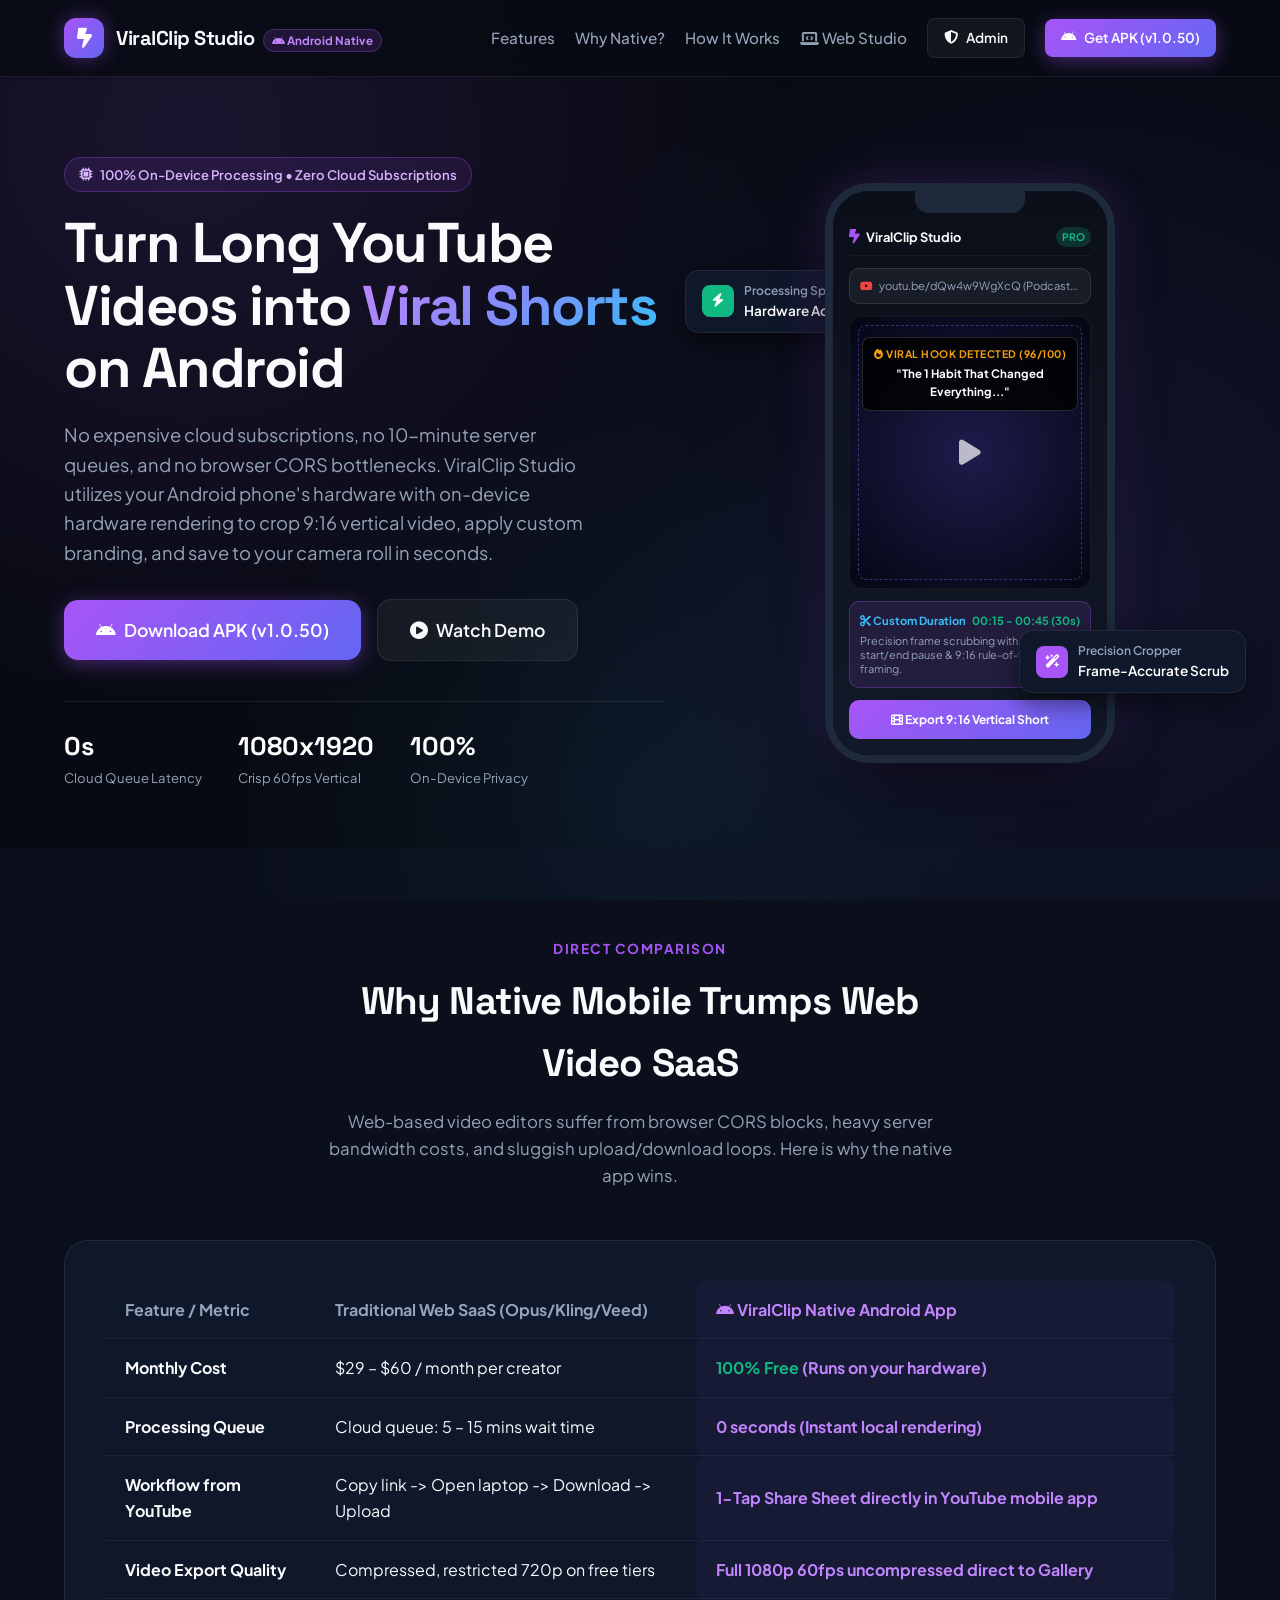
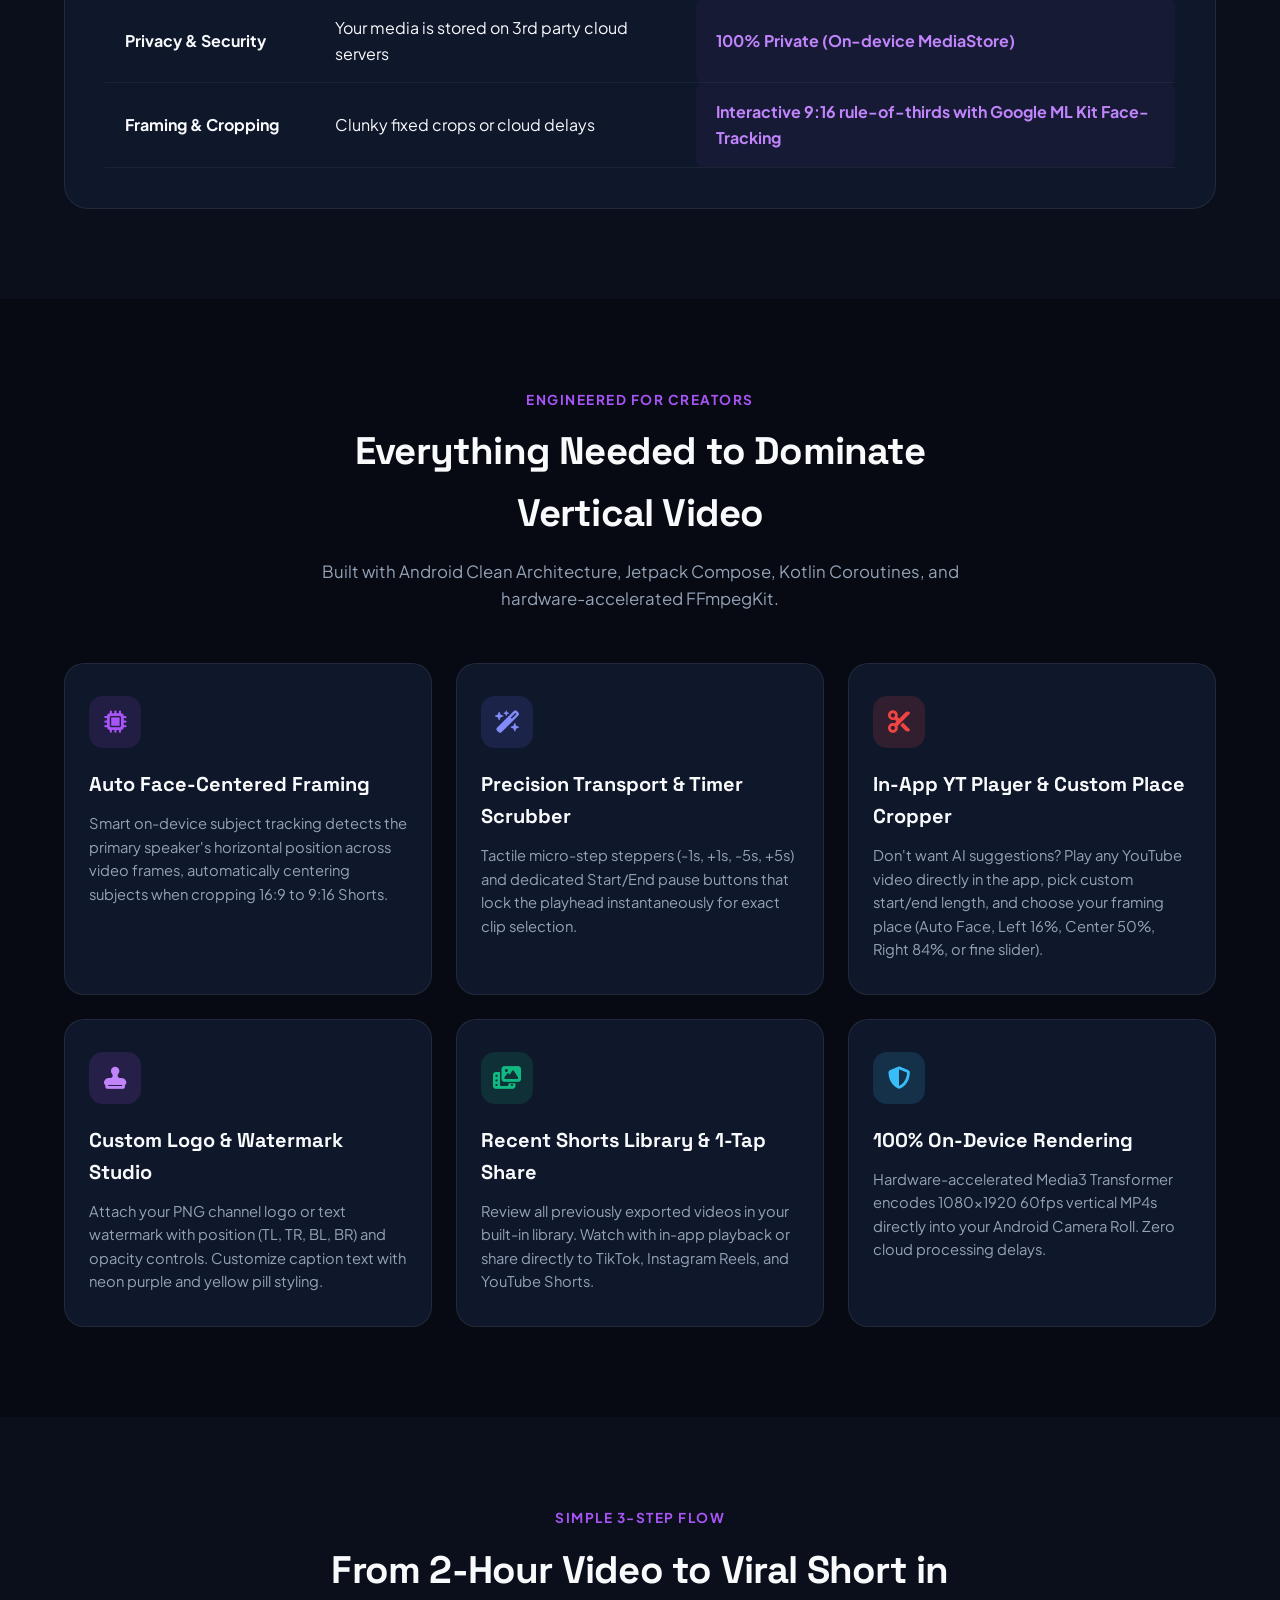
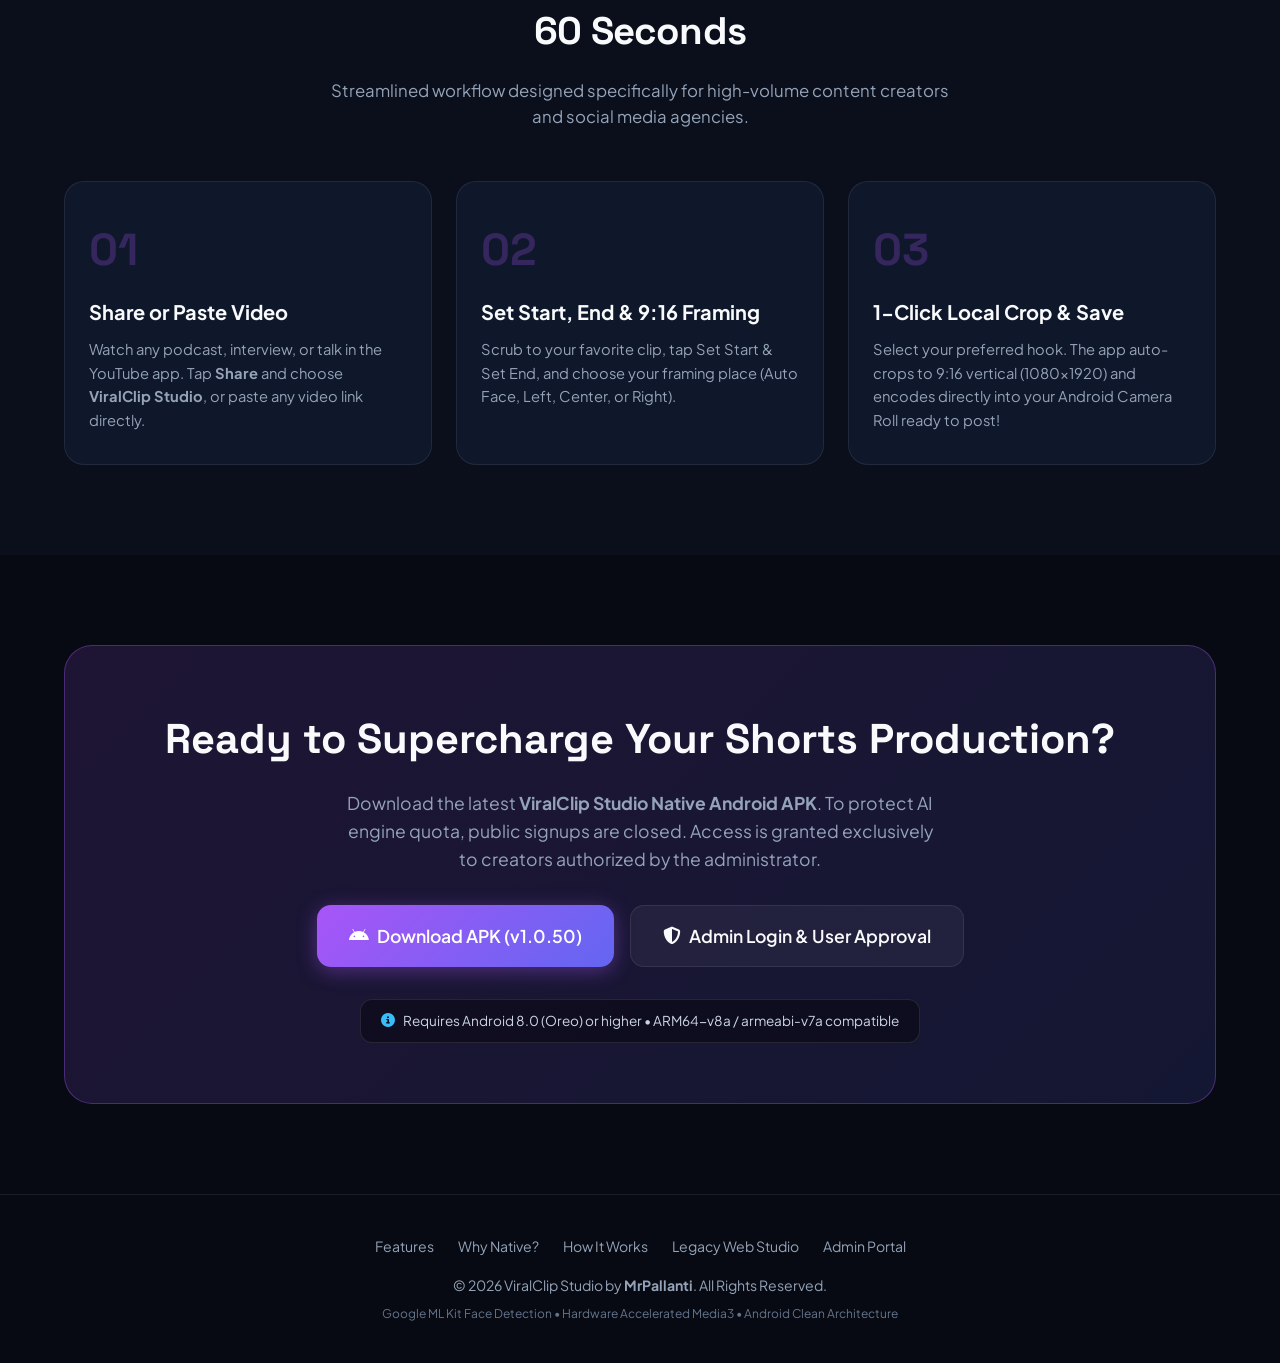
==== commit 65a90524: "feat(cropper): remove Gemini AI auto-suggestion and streamline to direct creator-controlled length a" ====
--- a/index.html
+++ b/index.html
@@ -9,9 +9,9 @@
   <title>ViralClip Studio - Native Android AI Shorts Creator</title>
   
   <!-- SEO & Open Graph -->
-  <meta name="description" content="Turn long YouTube videos into viral TikToks, YouTube Shorts, and Instagram Reels directly on your Android phone with Gemini AI and on-device FFmpeg.">
+  <meta name="description" content="Turn long YouTube videos into viral TikToks, YouTube Shorts, and Instagram Reels directly on your Android phone with precision 9:16 cropper, smart face-centering, and on-device hardware rendering.">
   <meta property="og:title" content="ViralClip Studio - Turn Long Videos into Viral Shorts on Android">
-  <meta property="og:description" content="AI hook detection, on-device 9:16 vertical cropping, and direct YouTube Share Sheet integration.">
+  <meta property="og:description" content="Precision duration cropper, on-device 9:16 vertical framing, custom branding, and direct YouTube Share Sheet integration.">
   <meta property="og:type" content="website">
   <meta property="og:url" content="https://viral.mrpallanti.in/">
   
@@ -71,8 +71,7 @@
           
           <p class="hero-desc">
             No expensive cloud subscriptions, no 10-minute server queues, and no browser CORS bottlenecks. 
-            ViralClip Studio utilizes your Android phone's hardware with on-device FFmpeg and Google Gemini AI 
-            to automatically extract viral hooks, crop 9:16 vertical video, and save to your camera roll in seconds.
+            ViralClip Studio utilizes your Android phone's hardware with on-device hardware rendering to crop 9:16 vertical video, apply custom branding, and save to your camera roll in seconds.
           </p>
 
           <div class="hero-actions">
@@ -157,11 +156,11 @@
               <!-- Mock AI Analysis Card -->
               <div class="app-mock-card">
                 <div style="display:flex; justify-content:space-between; margin-bottom:4px; font-size:0.7rem;">
-                  <span style="color:#c084fc; font-weight:700;"><i class="fa-solid fa-wand-magic-sparkles"></i> Gemini 1.5 Flash</span>
-                  <span style="color:#10b981; font-weight:700;">00:45 - 01:25</span>
+                  <span style="color:#38bdf8; font-weight:700;"><i class="fa-solid fa-scissors"></i> Custom Duration</span>
+                  <span style="color:#10b981; font-weight:700;">00:15 - 00:45 (30s)</span>
                 </div>
                 <div style="color:#94a3b8; font-size:0.68rem; line-height:1.3;">
-                  High emotional tension in opening 5s, optimal retention curve for Shorts & Reels.
+                  Precision frame scrubbing with instant start/end pause & 9:16 rule-of-thirds framing.
                 </div>
               </div>
 
@@ -178,8 +177,8 @@
               <i class="fa-solid fa-wand-magic-sparkles"></i>
             </div>
             <div>
-              <div style="font-size:0.75rem; color:#94a3b8;">Gemini AI Engine</div>
-              <div style="color:#fff;">Auto-Hook Detection</div>
+              <div style="font-size:0.75rem; color:#94a3b8;">Precision Cropper</div>
+              <div style="color:#fff;">Frame-Accurate Scrub</div>
             </div>
           </div>
 
@@ -237,9 +236,9 @@
               <td class="highlight"><strong>100% Private</strong> (On-device MediaStore)</td>
             </tr>
             <tr>
-              <td><strong>AI Hook Engine</strong></td>
-              <td>Generic black-box models with credit limits</td>
-              <td class="highlight"><strong>Google Gemini 1.5 Flash</strong> with custom viral prompt engineering</td>
+              <td><strong>Framing & Cropping</strong></td>
+              <td>Clunky fixed crops or cloud delays</td>
+              <td class="highlight"><strong>Interactive 9:16 rule-of-thirds</strong> with Google ML Kit Face-Tracking</td>
             </tr>
           </tbody>
         </table>
@@ -272,8 +271,8 @@
           <div class="feature-icon" style="background:rgba(99,102,241,0.15); color:#818cf8;">
             <i class="fa-solid fa-wand-magic-sparkles"></i>
           </div>
-          <h3>Gemini AI Hook Detection</h3>
-          <p>Leverages Google Gemini 1.5 Flash to automatically detect emotional peaks, curiosity loops, and high-CTR punchlines, ranking viral moments with precision virality scores.</p>
+          <h3>Precision Transport & Timer Scrubber</h3>
+          <p>Tactile micro-step steppers (-1s, +1s, -5s, +5s) and dedicated Start/End pause buttons that lock the playhead instantaneously for exact clip selection.</p>
         </div>
 
         <!-- Feature 3 -->
@@ -339,9 +338,9 @@
         <!-- Step 2 -->
         <div class="step-card">
           <div class="step-num">02</div>
-          <h3 style="font-size:1.25rem; font-weight:700; margin-bottom:10px;">AI Finds the Best Hooks</h3>
+          <h3 style="font-size:1.25rem; font-weight:700; margin-bottom:10px;">Set Start, End & 9:16 Framing</h3>
           <p style="color:var(--text-muted); font-size:0.92rem;">
-            Gemini 1.5 Flash scans the video transcript and audio patterns, ranking the top 30-60 second clips with virality scores, punchlines, and titles.
+            Scrub to your favorite clip, tap Set Start & Set End, and choose your framing place (Auto Face, Left, Center, or Right).
           </p>
         </div>
 
@@ -400,7 +399,7 @@
         &copy; 2026 ViralClip Studio by <strong>MrPallanti</strong>. All Rights Reserved.
       </p>
       <p style="font-size:0.75rem; color:#64748b;">
-        Powered by Google Gemini 1.5 Flash • Hardware Accelerated FFmpegKit • Android Clean Architecture
+        Google ML Kit Face Detection • Hardware Accelerated Media3 • Android Clean Architecture
       </p>
     </div>
   </footer>
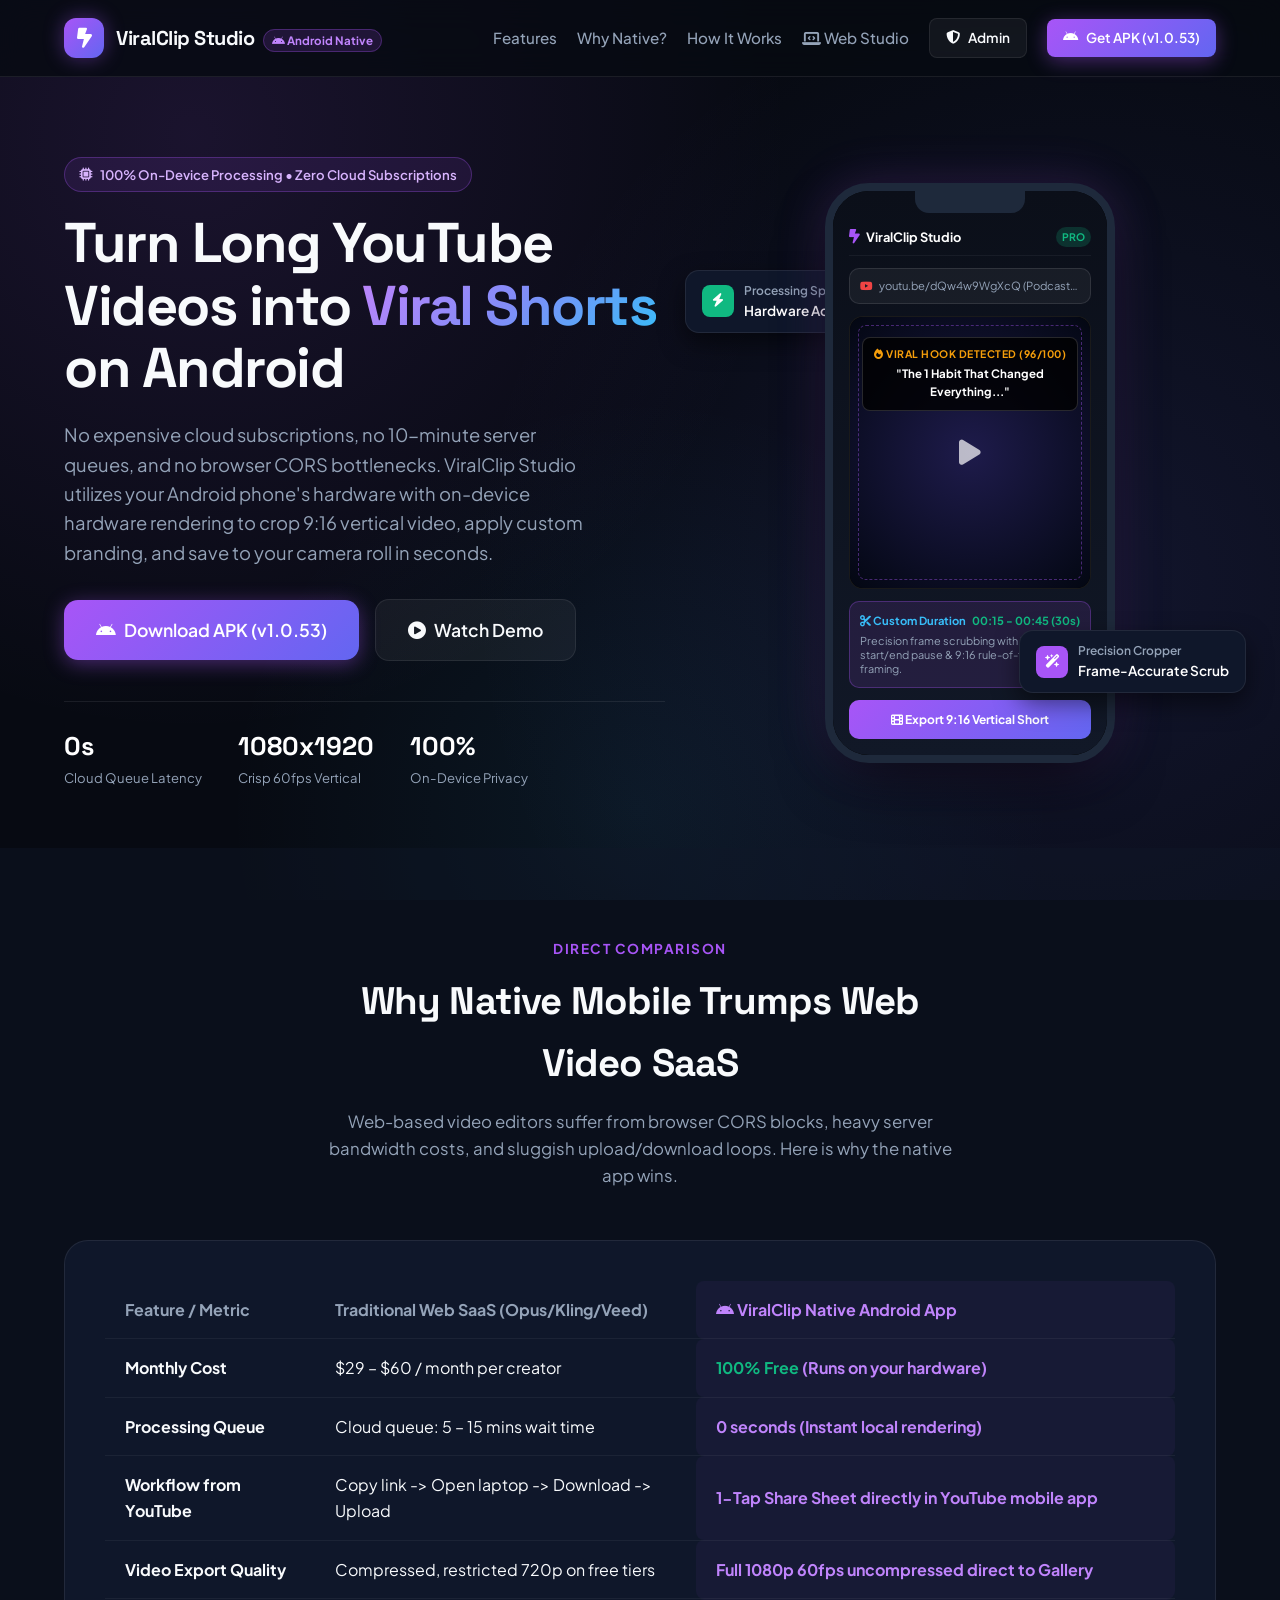
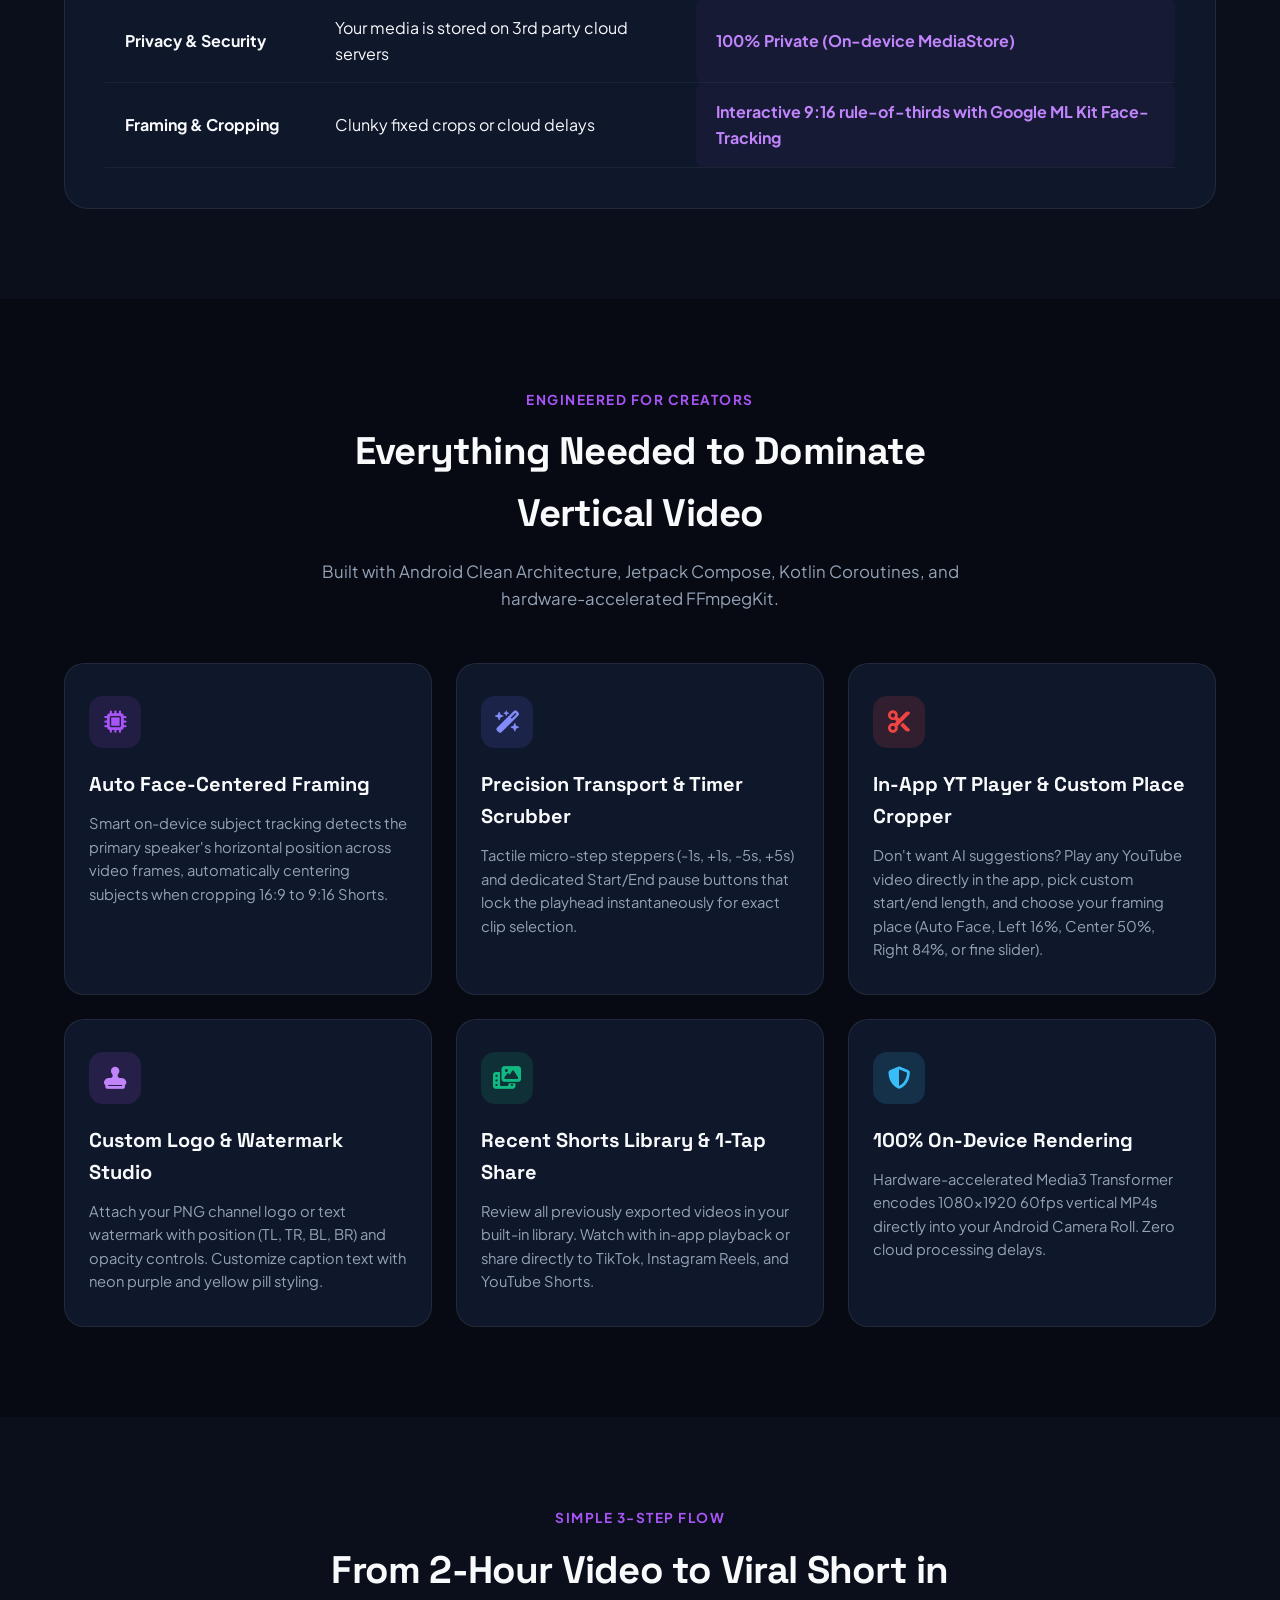
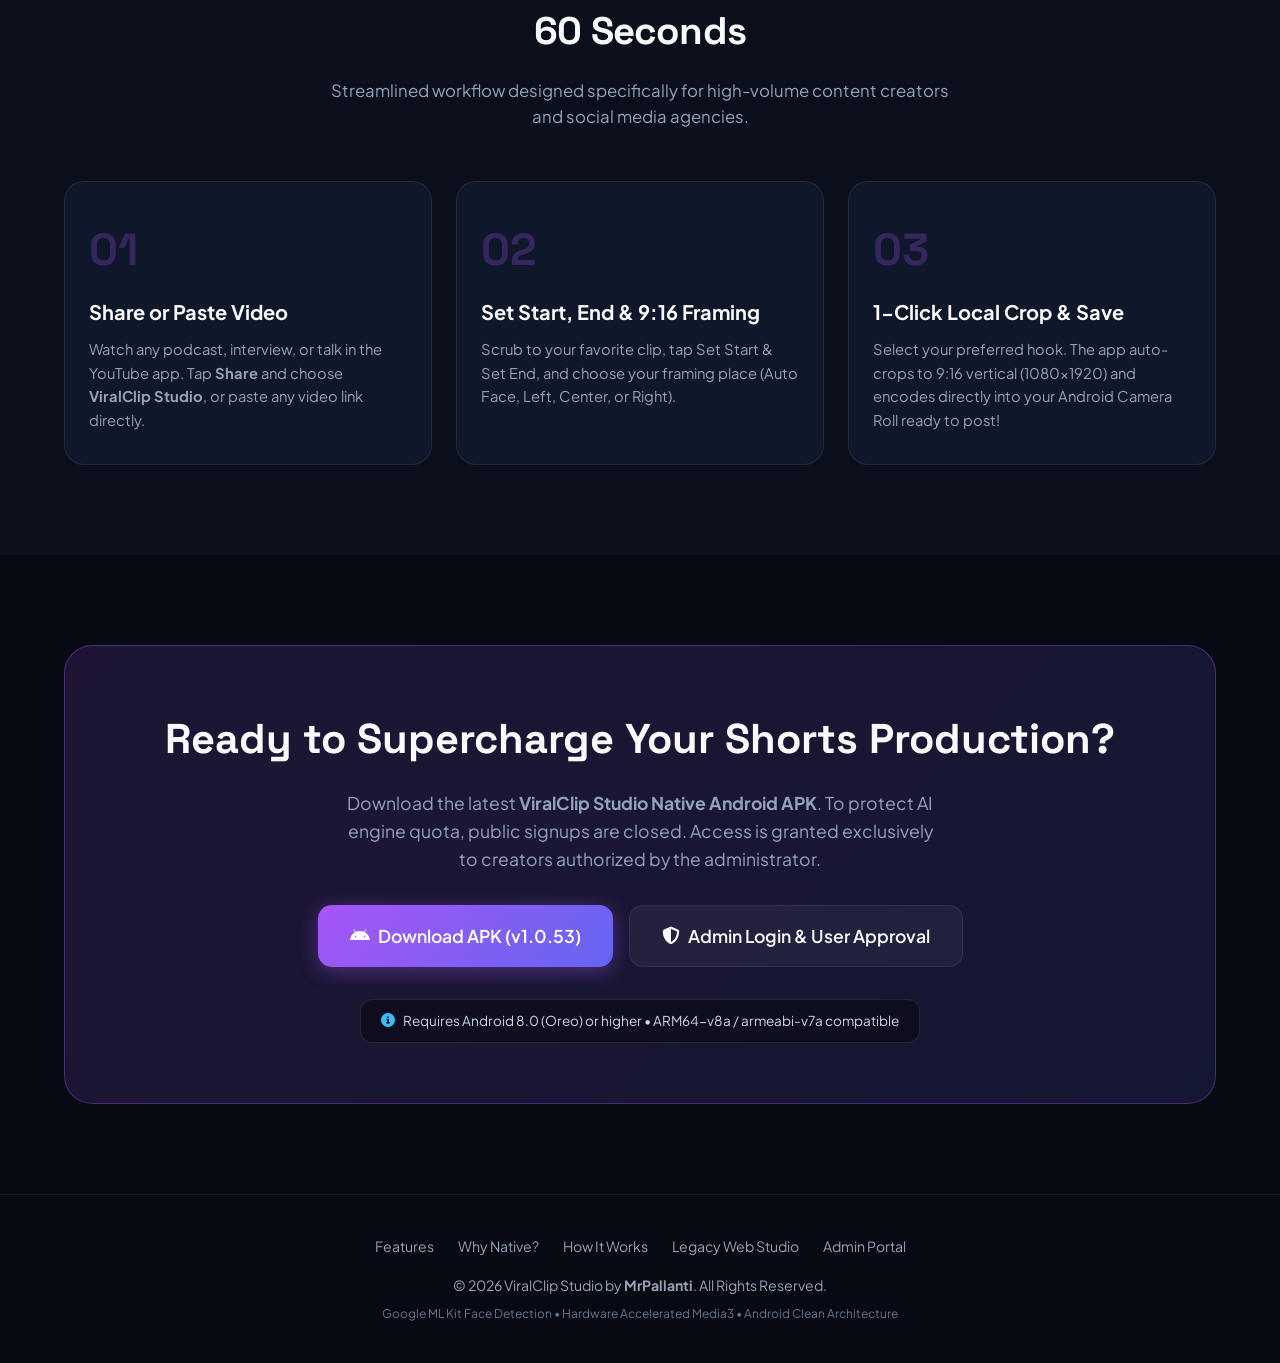
==== commit fe9b6970: "chore(web): update landing page download buttons to release v1.0.53" ====
--- a/index.html
+++ b/index.html
@@ -47,8 +47,8 @@
         <a href="admin.html" class="btn btn-secondary btn-sm">
           <i class="fa-solid fa-shield-halved"></i> Admin
         </a>
-        <a href="ViralClip-Studio-v1.0.50.apk" class="btn btn-primary btn-sm" download="ViralClip-Studio-v1.0.50.apk">
-          <i class="fa-brands fa-android"></i> Get APK (v1.0.50)
+        <a href="ViralClip-Studio-v1.0.53.apk" class="btn btn-primary btn-sm" download="ViralClip-Studio-v1.0.53.apk">
+          <i class="fa-brands fa-android"></i> Get APK (v1.0.53)
         </a>
       </nav>
     </div>
@@ -75,8 +75,8 @@
           </p>
 
           <div class="hero-actions">
-            <a href="ViralClip-Studio-v1.0.50.apk" class="btn btn-primary btn-lg" download="ViralClip-Studio-v1.0.50.apk">
-              <i class="fa-brands fa-android"></i> Download APK (v1.0.50)
+            <a href="ViralClip-Studio-v1.0.53.apk" class="btn btn-primary btn-lg" download="ViralClip-Studio-v1.0.53.apk">
+              <i class="fa-brands fa-android"></i> Download APK (v1.0.53)
             </a>
             <a href="#how-it-works" class="btn btn-secondary btn-lg">
               <i class="fa-solid fa-circle-play"></i> Watch Demo
@@ -368,8 +368,8 @@
         </p>
 
         <div class="cta-actions">
-          <a href="ViralClip-Studio-v1.0.50.apk" class="btn btn-primary btn-lg" download="ViralClip-Studio-v1.0.50.apk">
-            <i class="fa-brands fa-android"></i> Download APK (v1.0.50)
+          <a href="ViralClip-Studio-v1.0.53.apk" class="btn btn-primary btn-lg" download="ViralClip-Studio-v1.0.53.apk">
+            <i class="fa-brands fa-android"></i> Download APK (v1.0.53)
           </a>
           <a href="admin.html" class="btn btn-secondary btn-lg">
             <i class="fa-solid fa-shield-halved"></i> Admin Login & User Approval
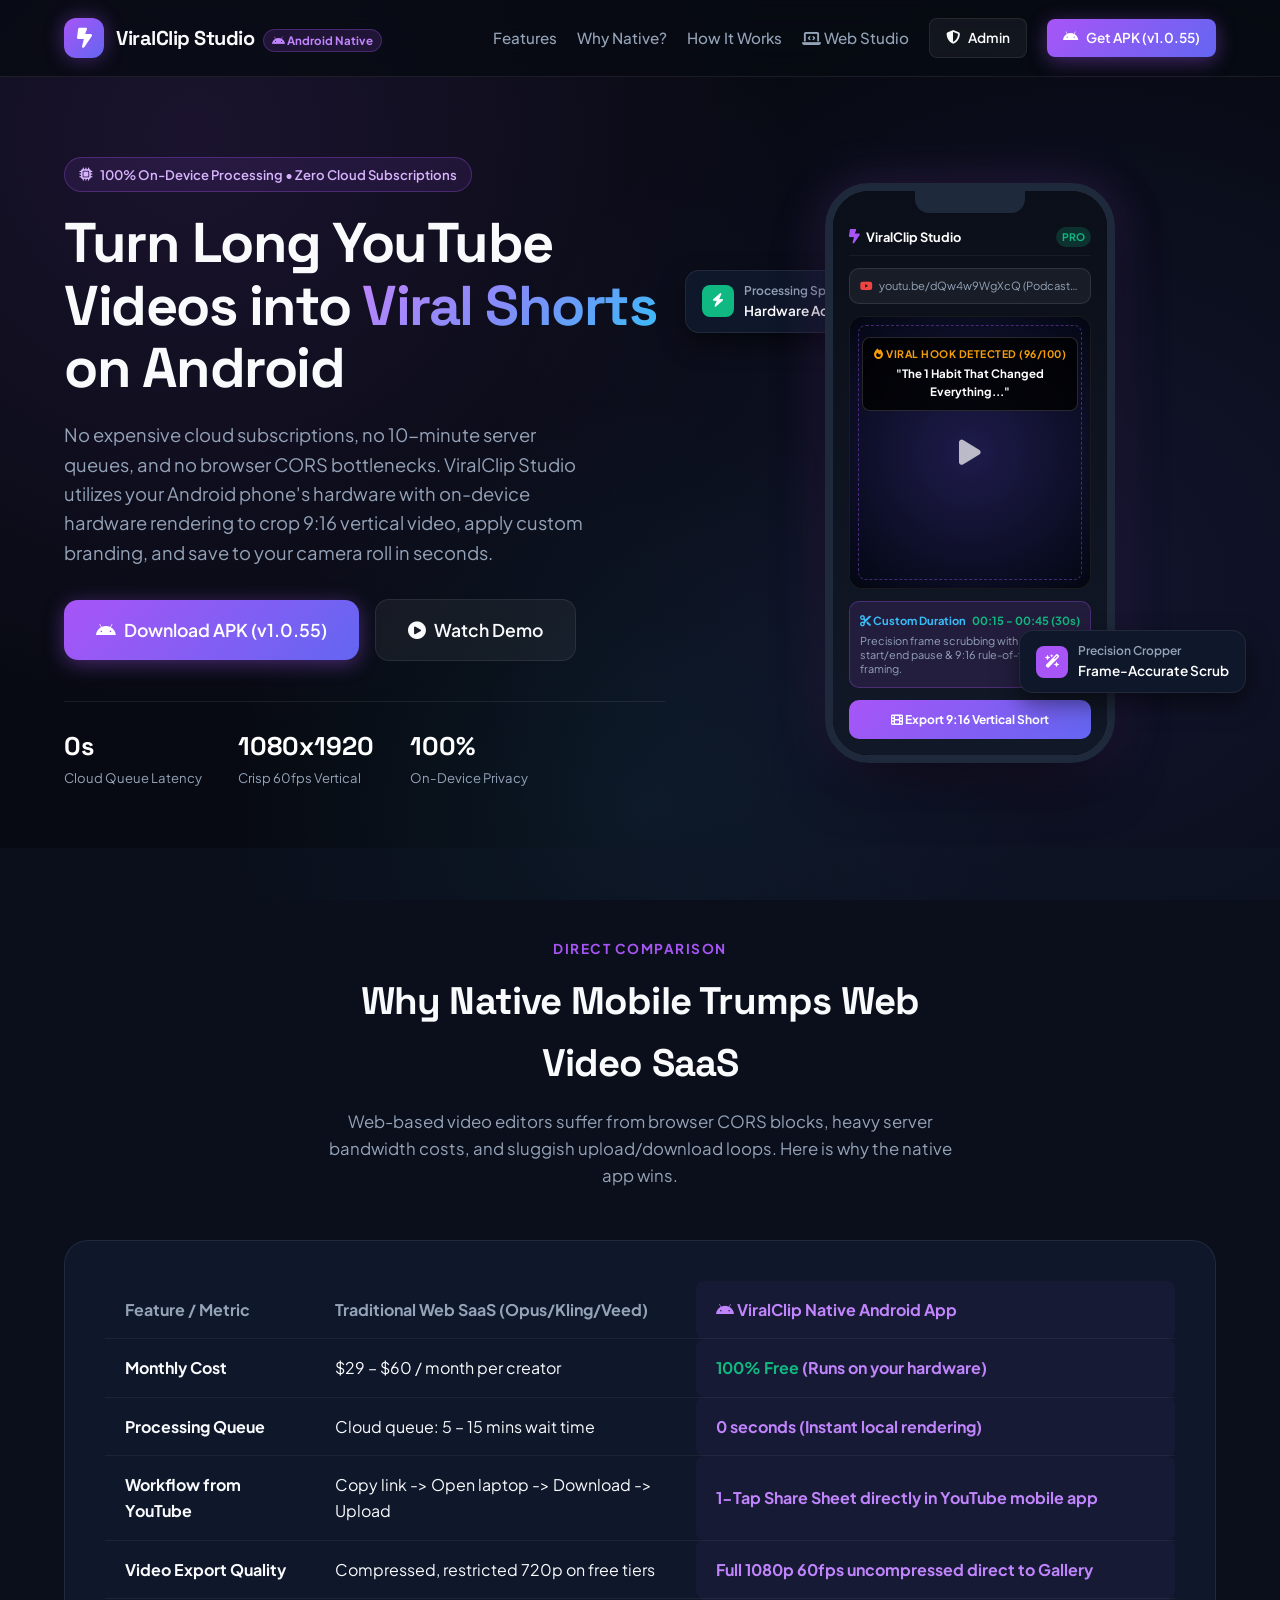
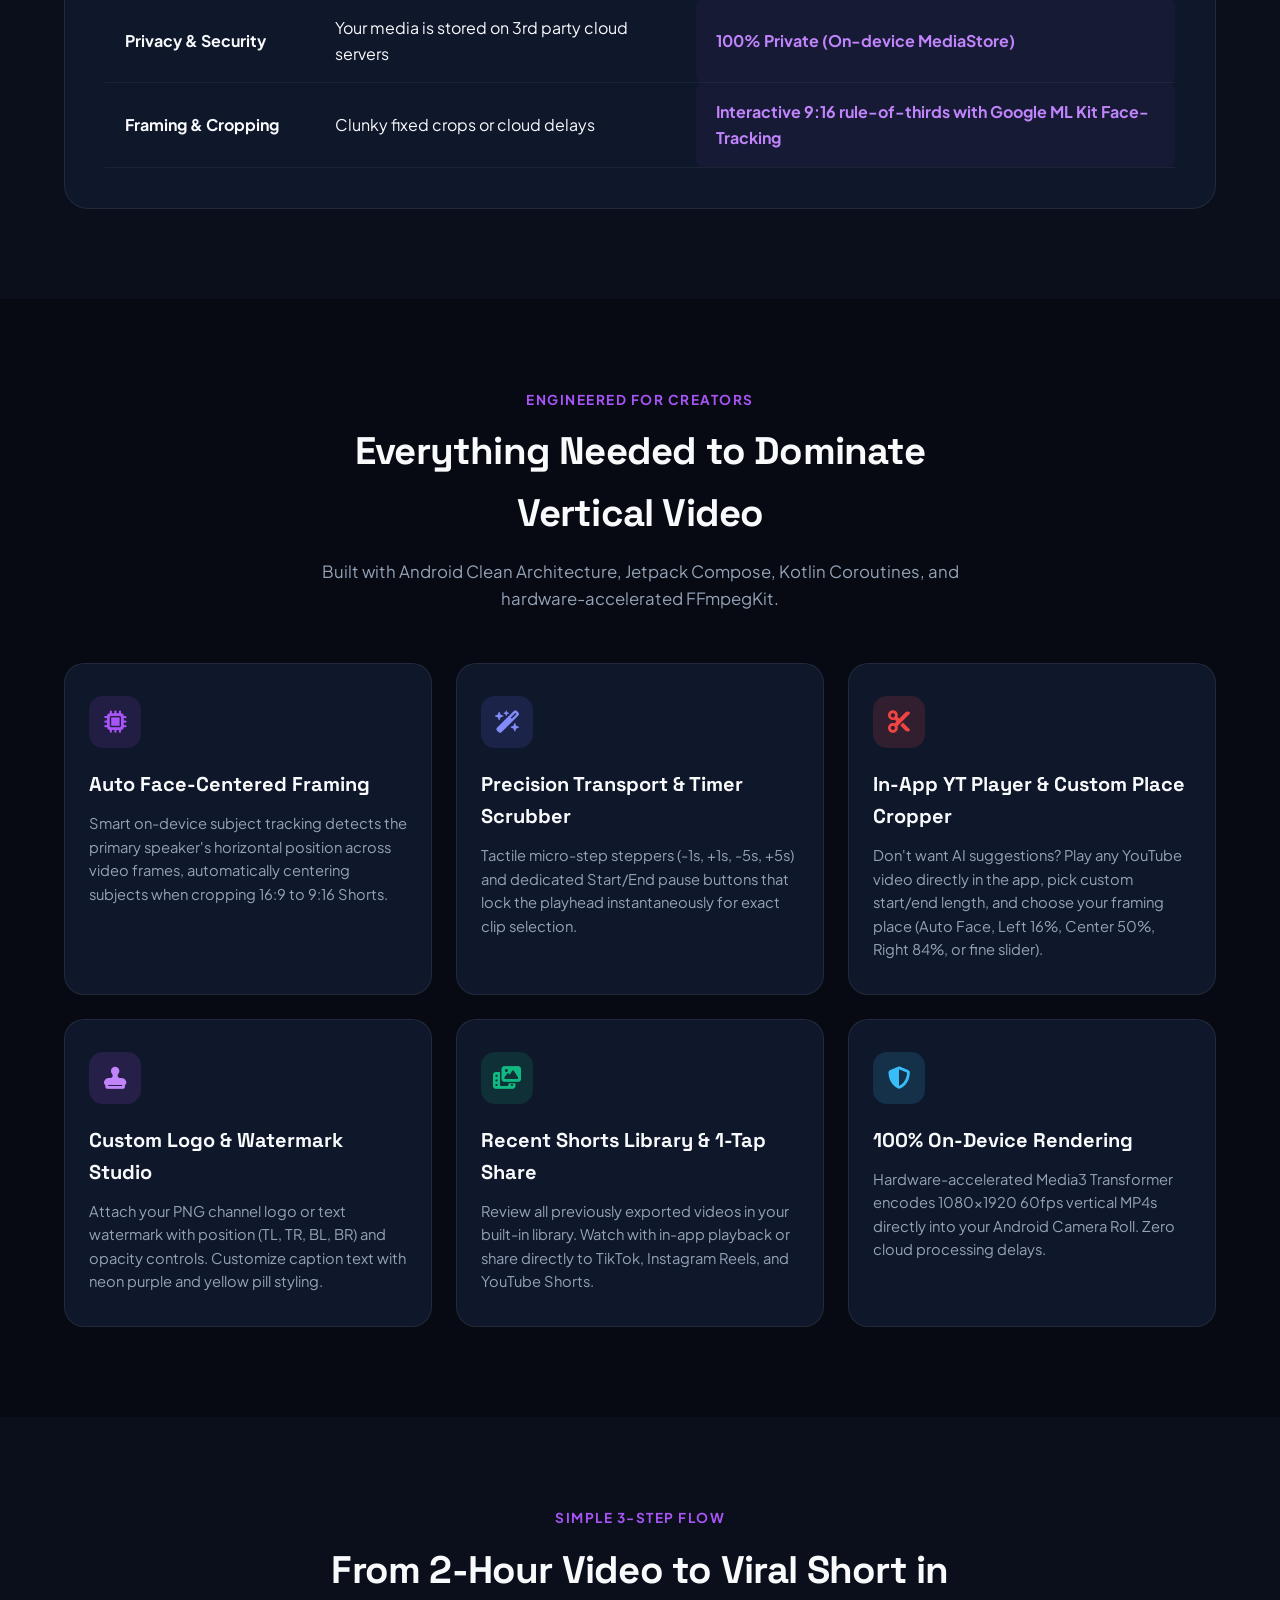
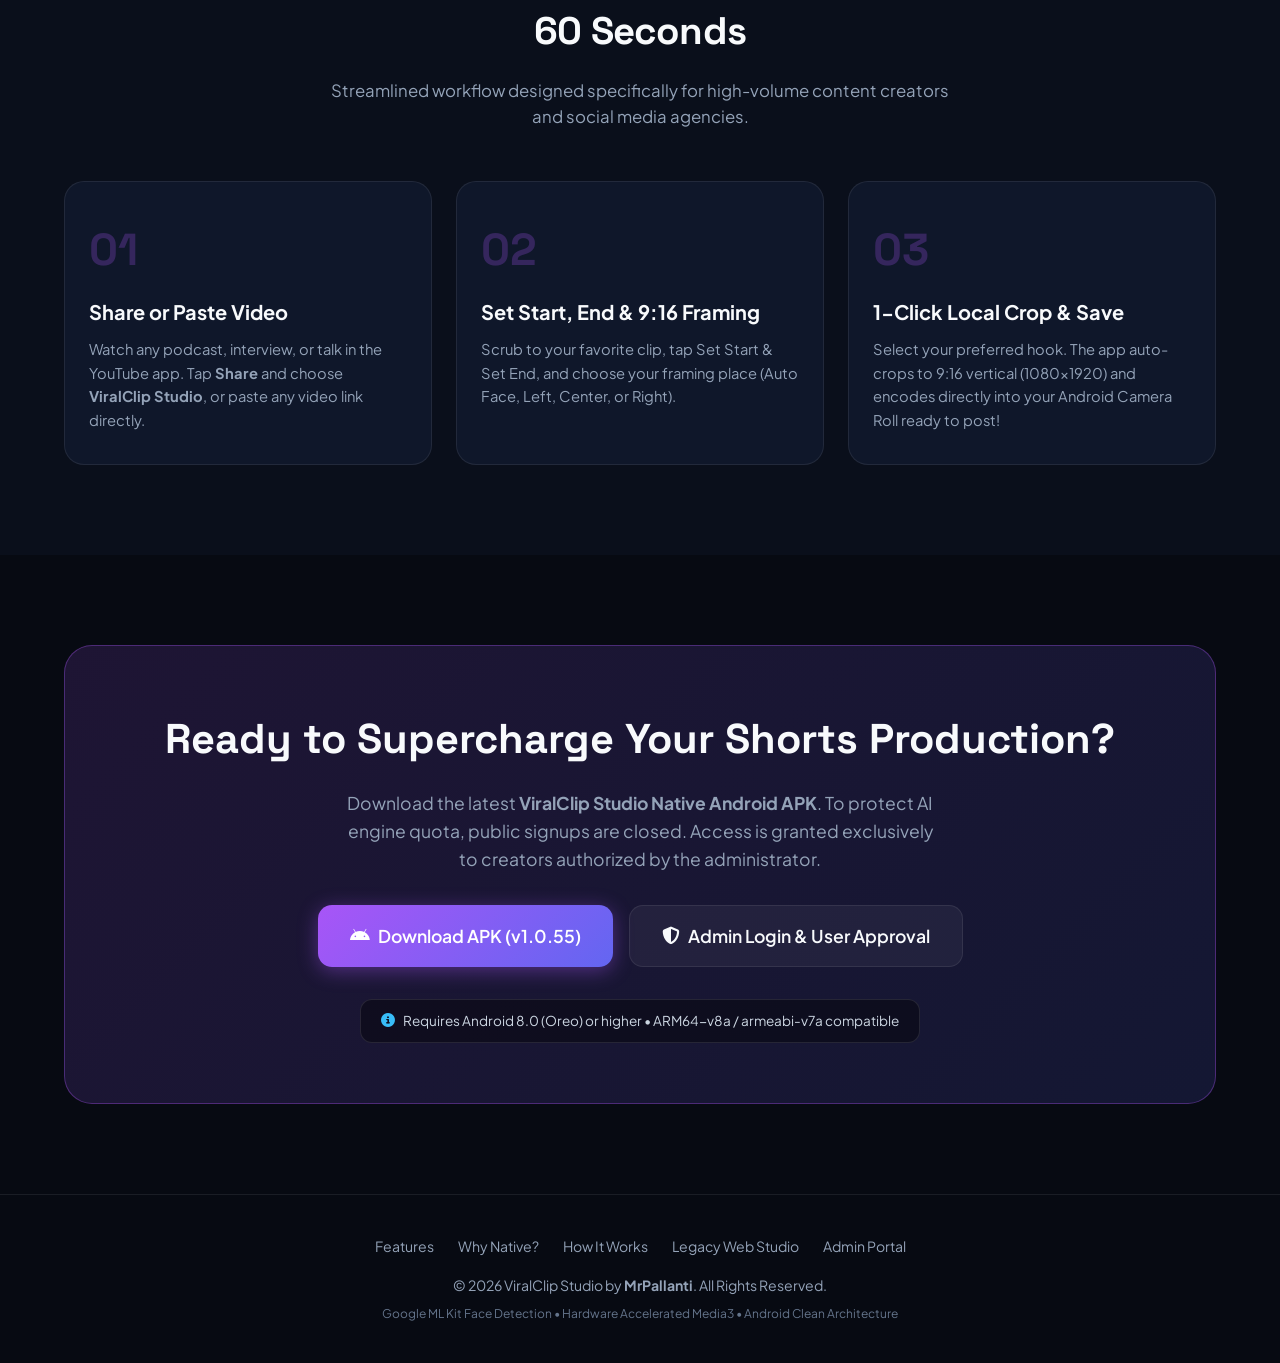
==== commit a3fa1f49: "chore(web): update download links for release v1.0.55" ====
--- a/index.html
+++ b/index.html
@@ -47,8 +47,8 @@
         <a href="admin.html" class="btn btn-secondary btn-sm">
           <i class="fa-solid fa-shield-halved"></i> Admin
         </a>
-        <a href="ViralClip-Studio-v1.0.53.apk" class="btn btn-primary btn-sm" download="ViralClip-Studio-v1.0.53.apk">
-          <i class="fa-brands fa-android"></i> Get APK (v1.0.53)
+        <a href="ViralClip-Studio-v1.0.55.apk" class="btn btn-primary btn-sm" download="ViralClip-Studio-v1.0.55.apk">
+          <i class="fa-brands fa-android"></i> Get APK (v1.0.55)
         </a>
       </nav>
     </div>
@@ -75,8 +75,8 @@
           </p>
 
           <div class="hero-actions">
-            <a href="ViralClip-Studio-v1.0.53.apk" class="btn btn-primary btn-lg" download="ViralClip-Studio-v1.0.53.apk">
-              <i class="fa-brands fa-android"></i> Download APK (v1.0.53)
+            <a href="ViralClip-Studio-v1.0.55.apk" class="btn btn-primary btn-lg" download="ViralClip-Studio-v1.0.55.apk">
+              <i class="fa-brands fa-android"></i> Download APK (v1.0.55)
             </a>
             <a href="#how-it-works" class="btn btn-secondary btn-lg">
               <i class="fa-solid fa-circle-play"></i> Watch Demo
@@ -368,8 +368,8 @@
         </p>
 
         <div class="cta-actions">
-          <a href="ViralClip-Studio-v1.0.53.apk" class="btn btn-primary btn-lg" download="ViralClip-Studio-v1.0.53.apk">
-            <i class="fa-brands fa-android"></i> Download APK (v1.0.53)
+          <a href="ViralClip-Studio-v1.0.55.apk" class="btn btn-primary btn-lg" download="ViralClip-Studio-v1.0.55.apk">
+            <i class="fa-brands fa-android"></i> Download APK (v1.0.55)
           </a>
           <a href="admin.html" class="btn btn-secondary btn-lg">
             <i class="fa-solid fa-shield-halved"></i> Admin Login & User Approval
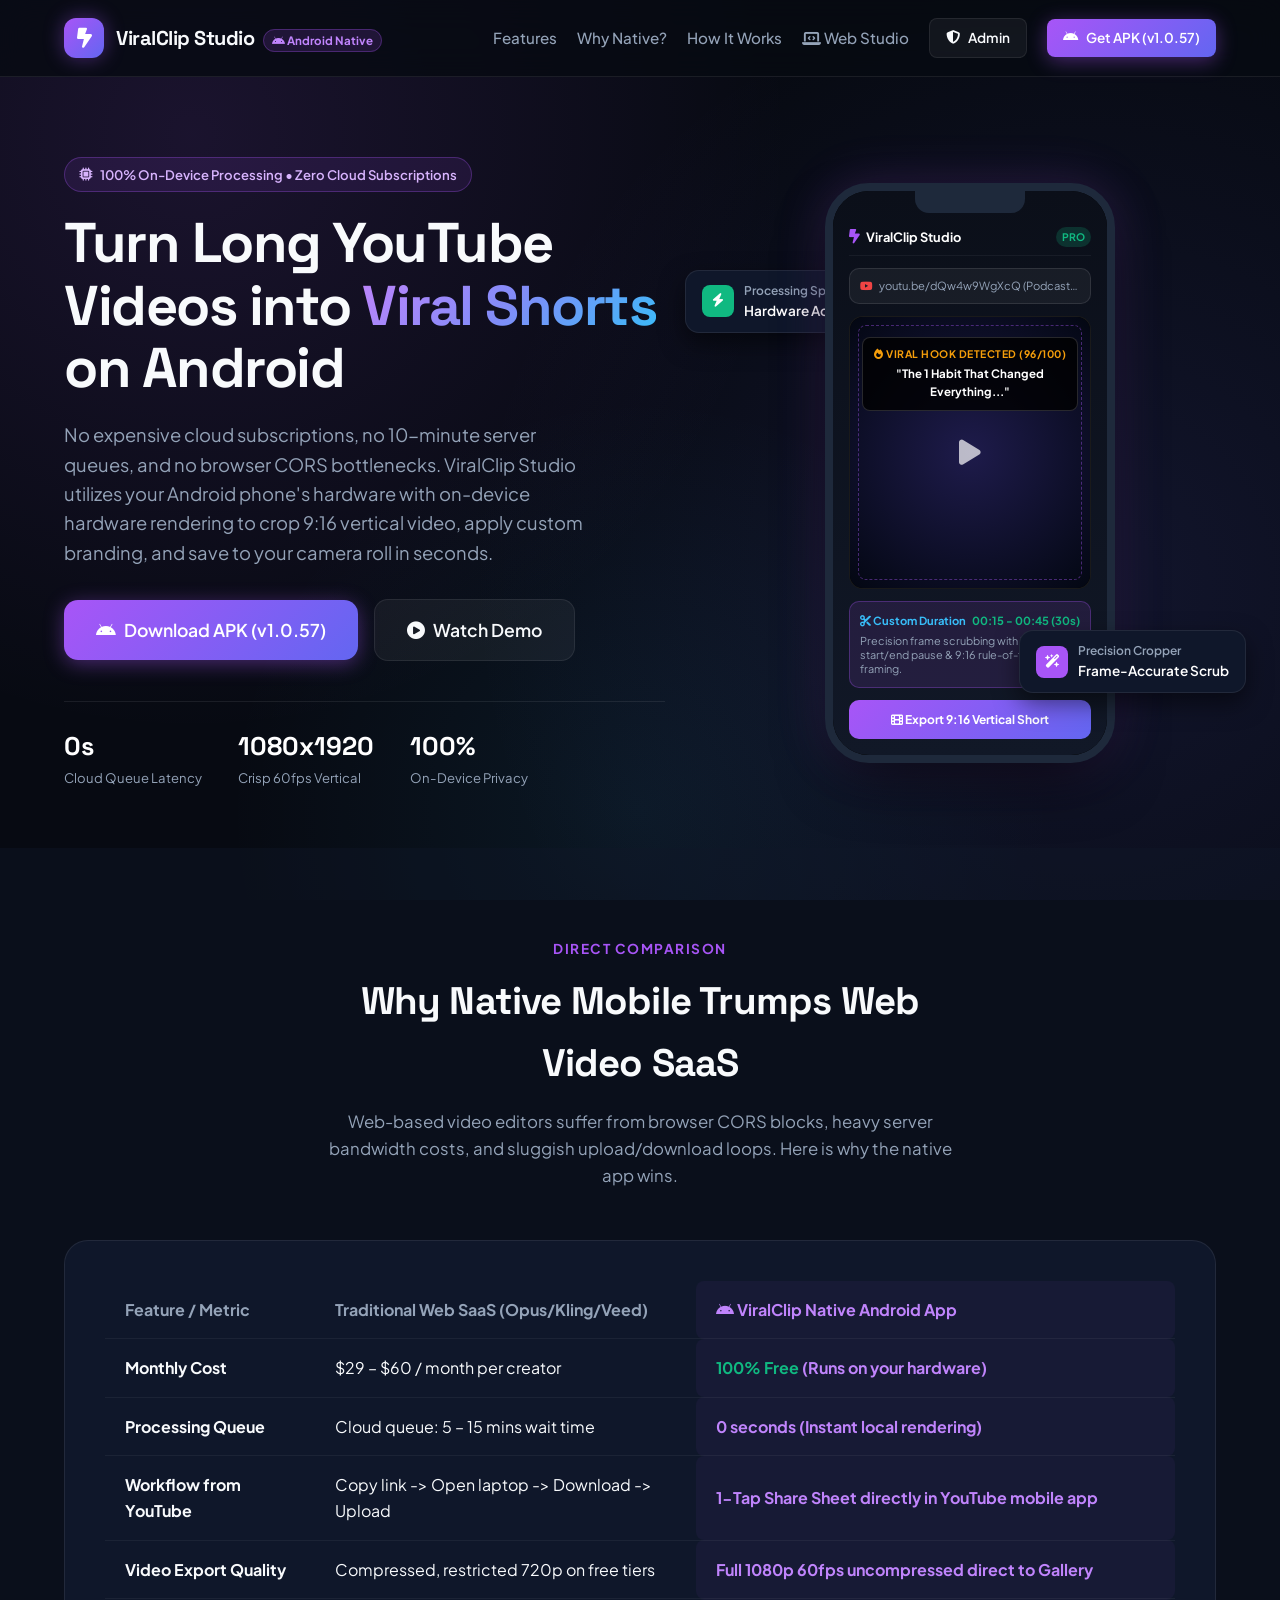
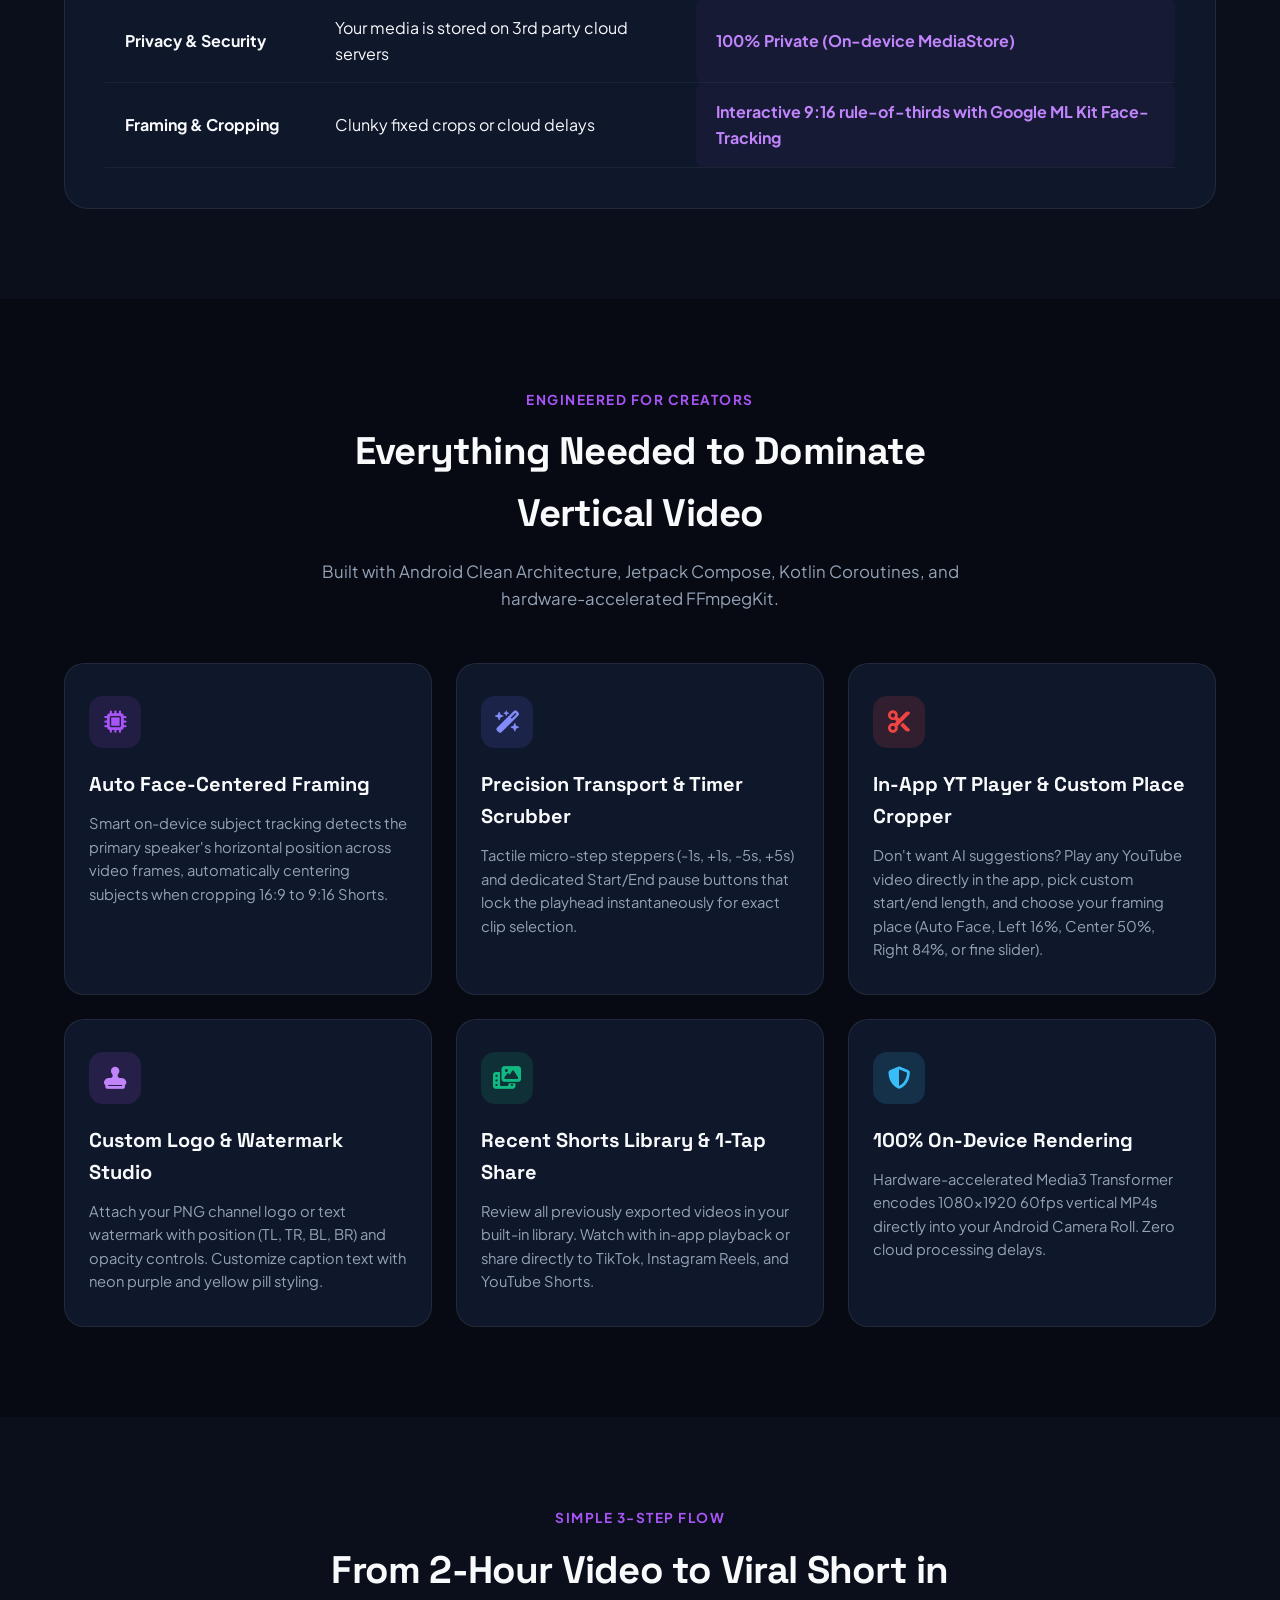
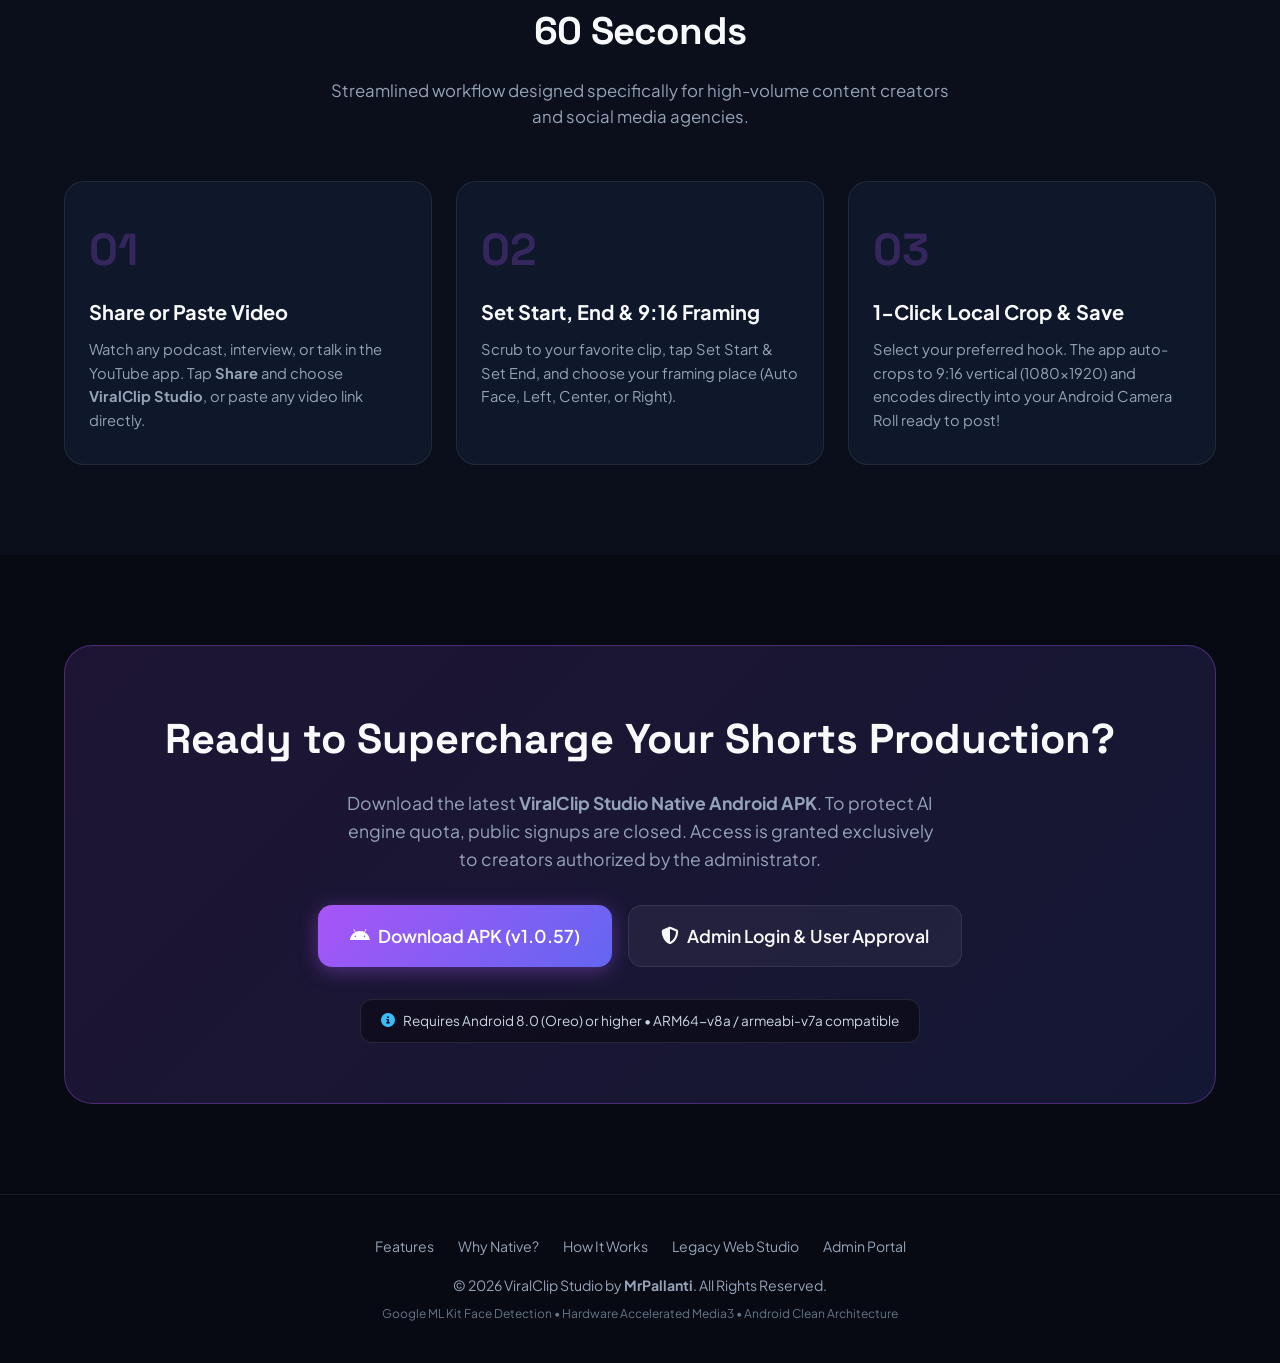
==== commit 31abd910: "fix(compile): add missing imports and standard BorderStroke for quality chips" ====
--- a/index.html
+++ b/index.html
@@ -47,8 +47,8 @@
         <a href="admin.html" class="btn btn-secondary btn-sm">
           <i class="fa-solid fa-shield-halved"></i> Admin
         </a>
-        <a href="ViralClip-Studio-v1.0.55.apk" class="btn btn-primary btn-sm" download="ViralClip-Studio-v1.0.55.apk">
-          <i class="fa-brands fa-android"></i> Get APK (v1.0.55)
+        <a href="ViralClip-Studio-v1.0.57.apk" class="btn btn-primary btn-sm" download="ViralClip-Studio-v1.0.57.apk">
+          <i class="fa-brands fa-android"></i> Get APK (v1.0.57)
         </a>
       </nav>
     </div>
@@ -75,8 +75,8 @@
           </p>
 
           <div class="hero-actions">
-            <a href="ViralClip-Studio-v1.0.55.apk" class="btn btn-primary btn-lg" download="ViralClip-Studio-v1.0.55.apk">
-              <i class="fa-brands fa-android"></i> Download APK (v1.0.55)
+            <a href="ViralClip-Studio-v1.0.57.apk" class="btn btn-primary btn-lg" download="ViralClip-Studio-v1.0.57.apk">
+              <i class="fa-brands fa-android"></i> Download APK (v1.0.57)
             </a>
             <a href="#how-it-works" class="btn btn-secondary btn-lg">
               <i class="fa-solid fa-circle-play"></i> Watch Demo
@@ -368,8 +368,8 @@
         </p>
 
         <div class="cta-actions">
-          <a href="ViralClip-Studio-v1.0.55.apk" class="btn btn-primary btn-lg" download="ViralClip-Studio-v1.0.55.apk">
-            <i class="fa-brands fa-android"></i> Download APK (v1.0.55)
+          <a href="ViralClip-Studio-v1.0.57.apk" class="btn btn-primary btn-lg" download="ViralClip-Studio-v1.0.57.apk">
+            <i class="fa-brands fa-android"></i> Download APK (v1.0.57)
           </a>
           <a href="admin.html" class="btn btn-secondary btn-lg">
             <i class="fa-solid fa-shield-halved"></i> Admin Login & User Approval
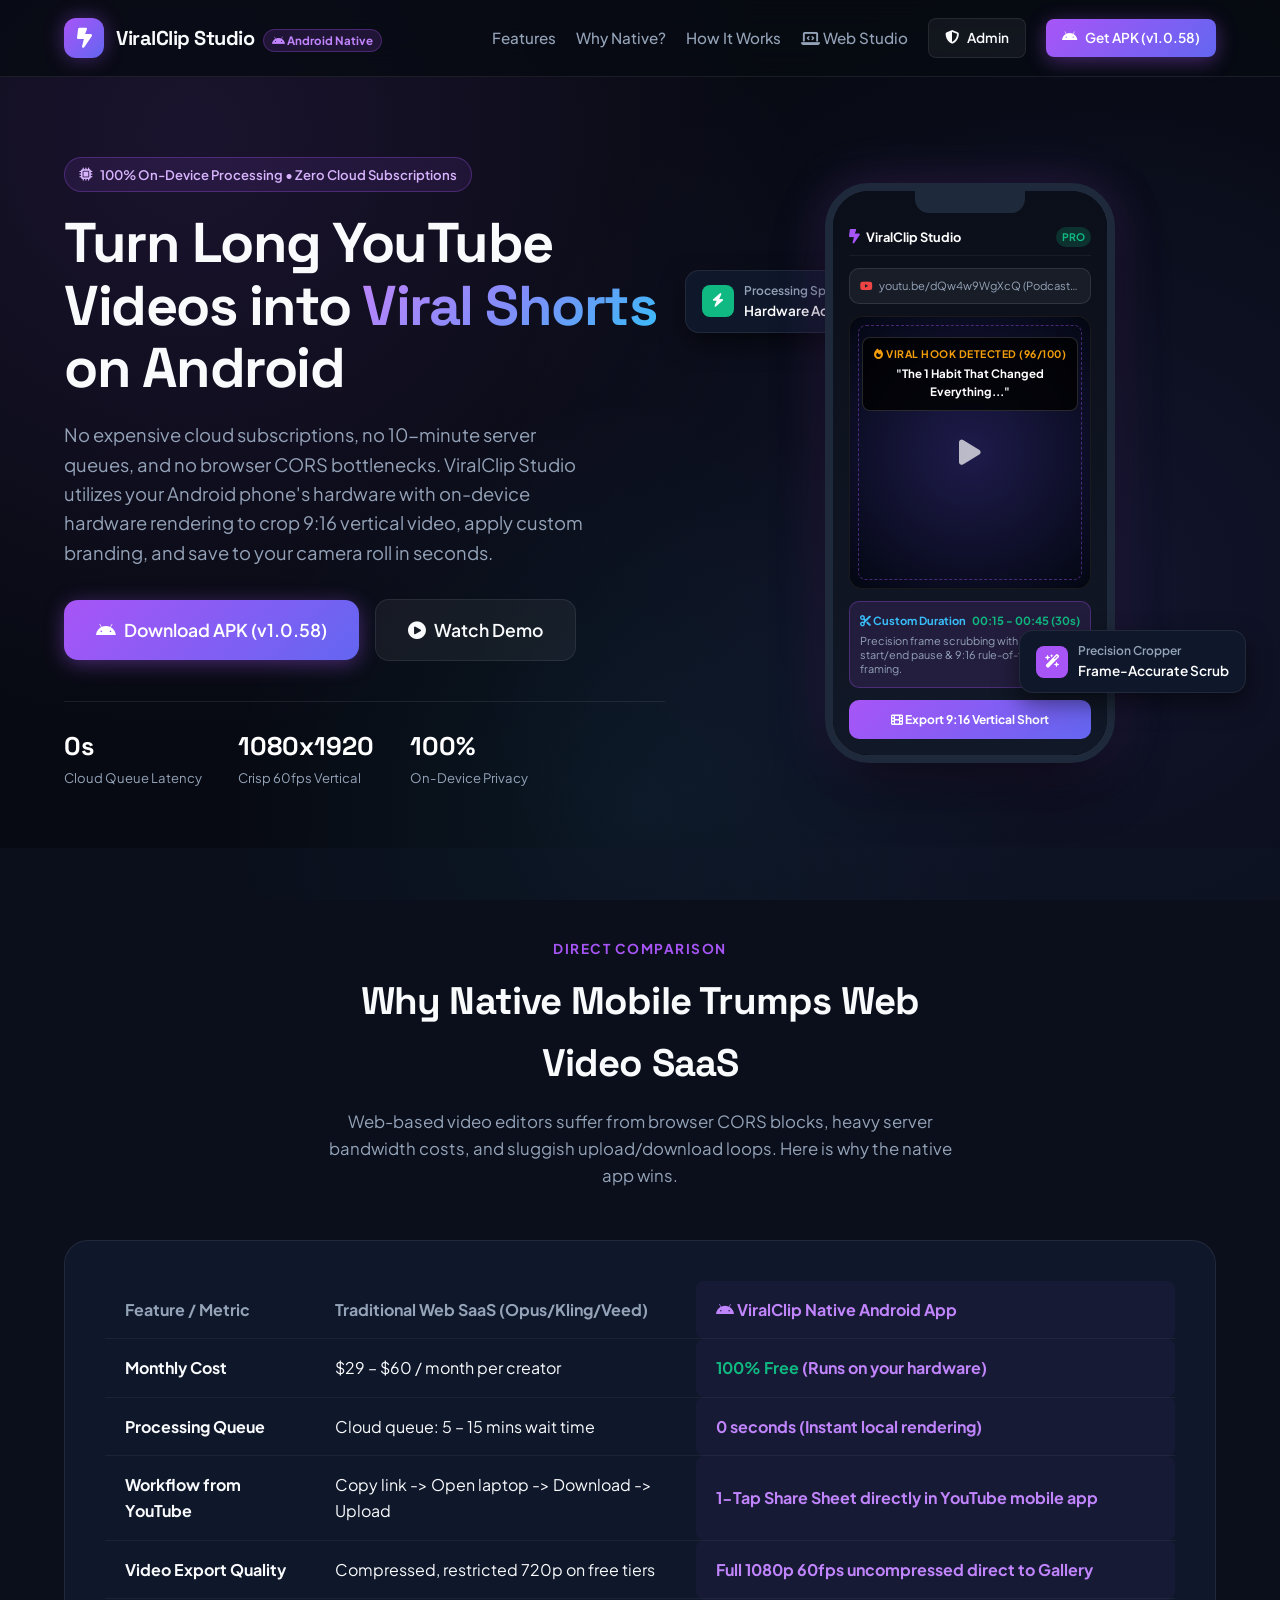
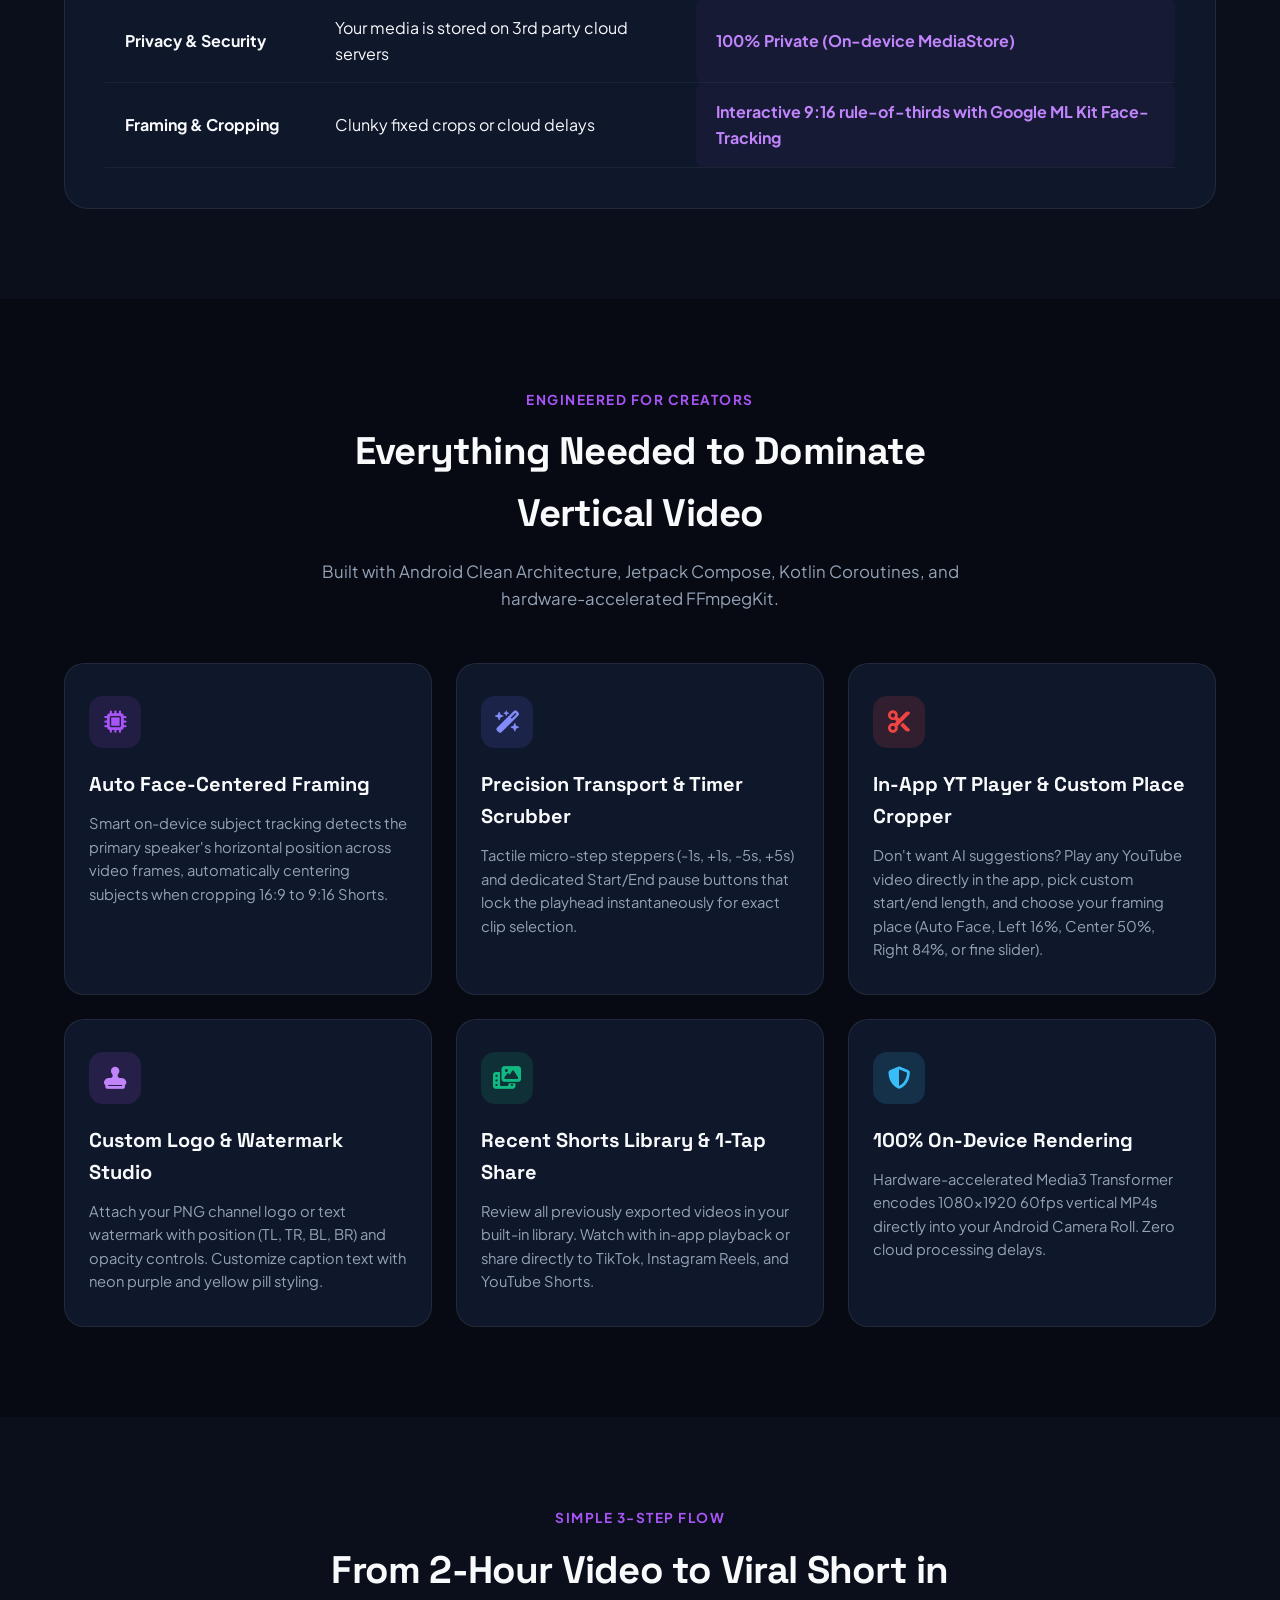
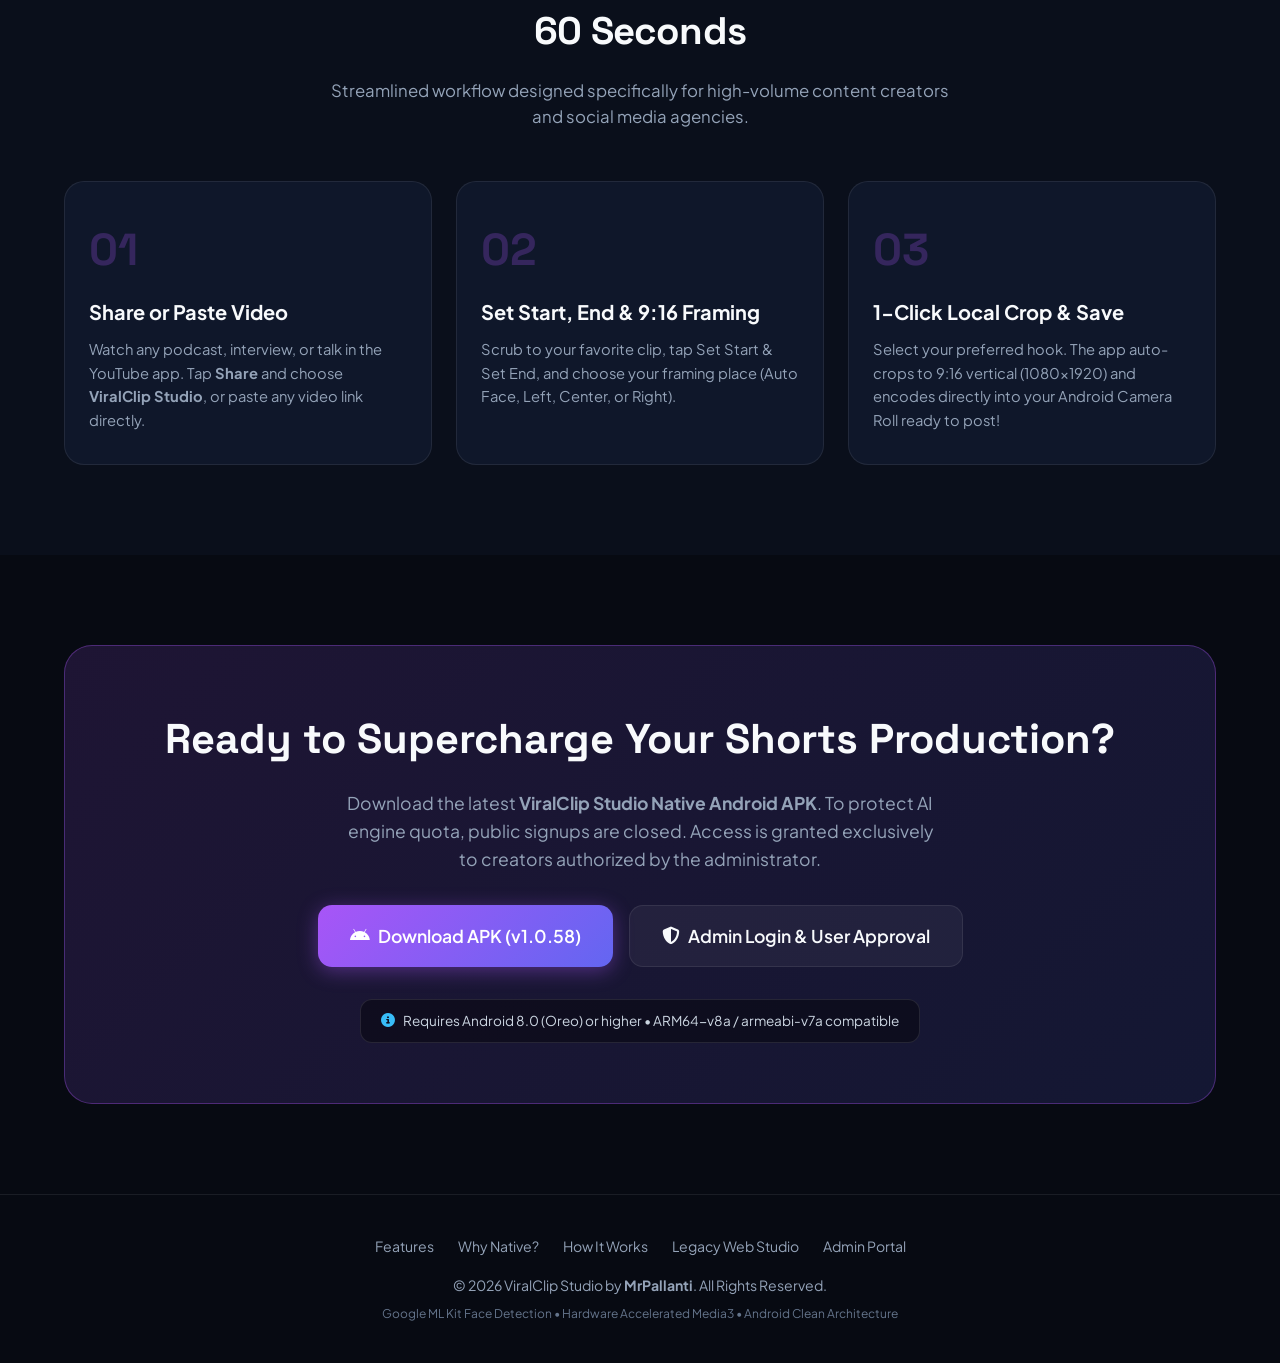
==== commit 5f303c22: "feat(ui): major UI/UX polish across Custom Clipper with timeline scrubber, animated framing window, " ====
--- a/index.html
+++ b/index.html
@@ -47,8 +47,8 @@
         <a href="admin.html" class="btn btn-secondary btn-sm">
           <i class="fa-solid fa-shield-halved"></i> Admin
         </a>
-        <a href="ViralClip-Studio-v1.0.57.apk" class="btn btn-primary btn-sm" download="ViralClip-Studio-v1.0.57.apk">
-          <i class="fa-brands fa-android"></i> Get APK (v1.0.57)
+        <a href="ViralClip-Studio-v1.0.58.apk" class="btn btn-primary btn-sm" download="ViralClip-Studio-v1.0.58.apk">
+          <i class="fa-brands fa-android"></i> Get APK (v1.0.58)
         </a>
       </nav>
     </div>
@@ -75,8 +75,8 @@
           </p>
 
           <div class="hero-actions">
-            <a href="ViralClip-Studio-v1.0.57.apk" class="btn btn-primary btn-lg" download="ViralClip-Studio-v1.0.57.apk">
-              <i class="fa-brands fa-android"></i> Download APK (v1.0.57)
+            <a href="ViralClip-Studio-v1.0.58.apk" class="btn btn-primary btn-lg" download="ViralClip-Studio-v1.0.58.apk">
+              <i class="fa-brands fa-android"></i> Download APK (v1.0.58)
             </a>
             <a href="#how-it-works" class="btn btn-secondary btn-lg">
               <i class="fa-solid fa-circle-play"></i> Watch Demo
@@ -368,8 +368,8 @@
         </p>
 
         <div class="cta-actions">
-          <a href="ViralClip-Studio-v1.0.57.apk" class="btn btn-primary btn-lg" download="ViralClip-Studio-v1.0.57.apk">
-            <i class="fa-brands fa-android"></i> Download APK (v1.0.57)
+          <a href="ViralClip-Studio-v1.0.58.apk" class="btn btn-primary btn-lg" download="ViralClip-Studio-v1.0.58.apk">
+            <i class="fa-brands fa-android"></i> Download APK (v1.0.58)
           </a>
           <a href="admin.html" class="btn btn-secondary btn-lg">
             <i class="fa-solid fa-shield-halved"></i> Admin Login & User Approval
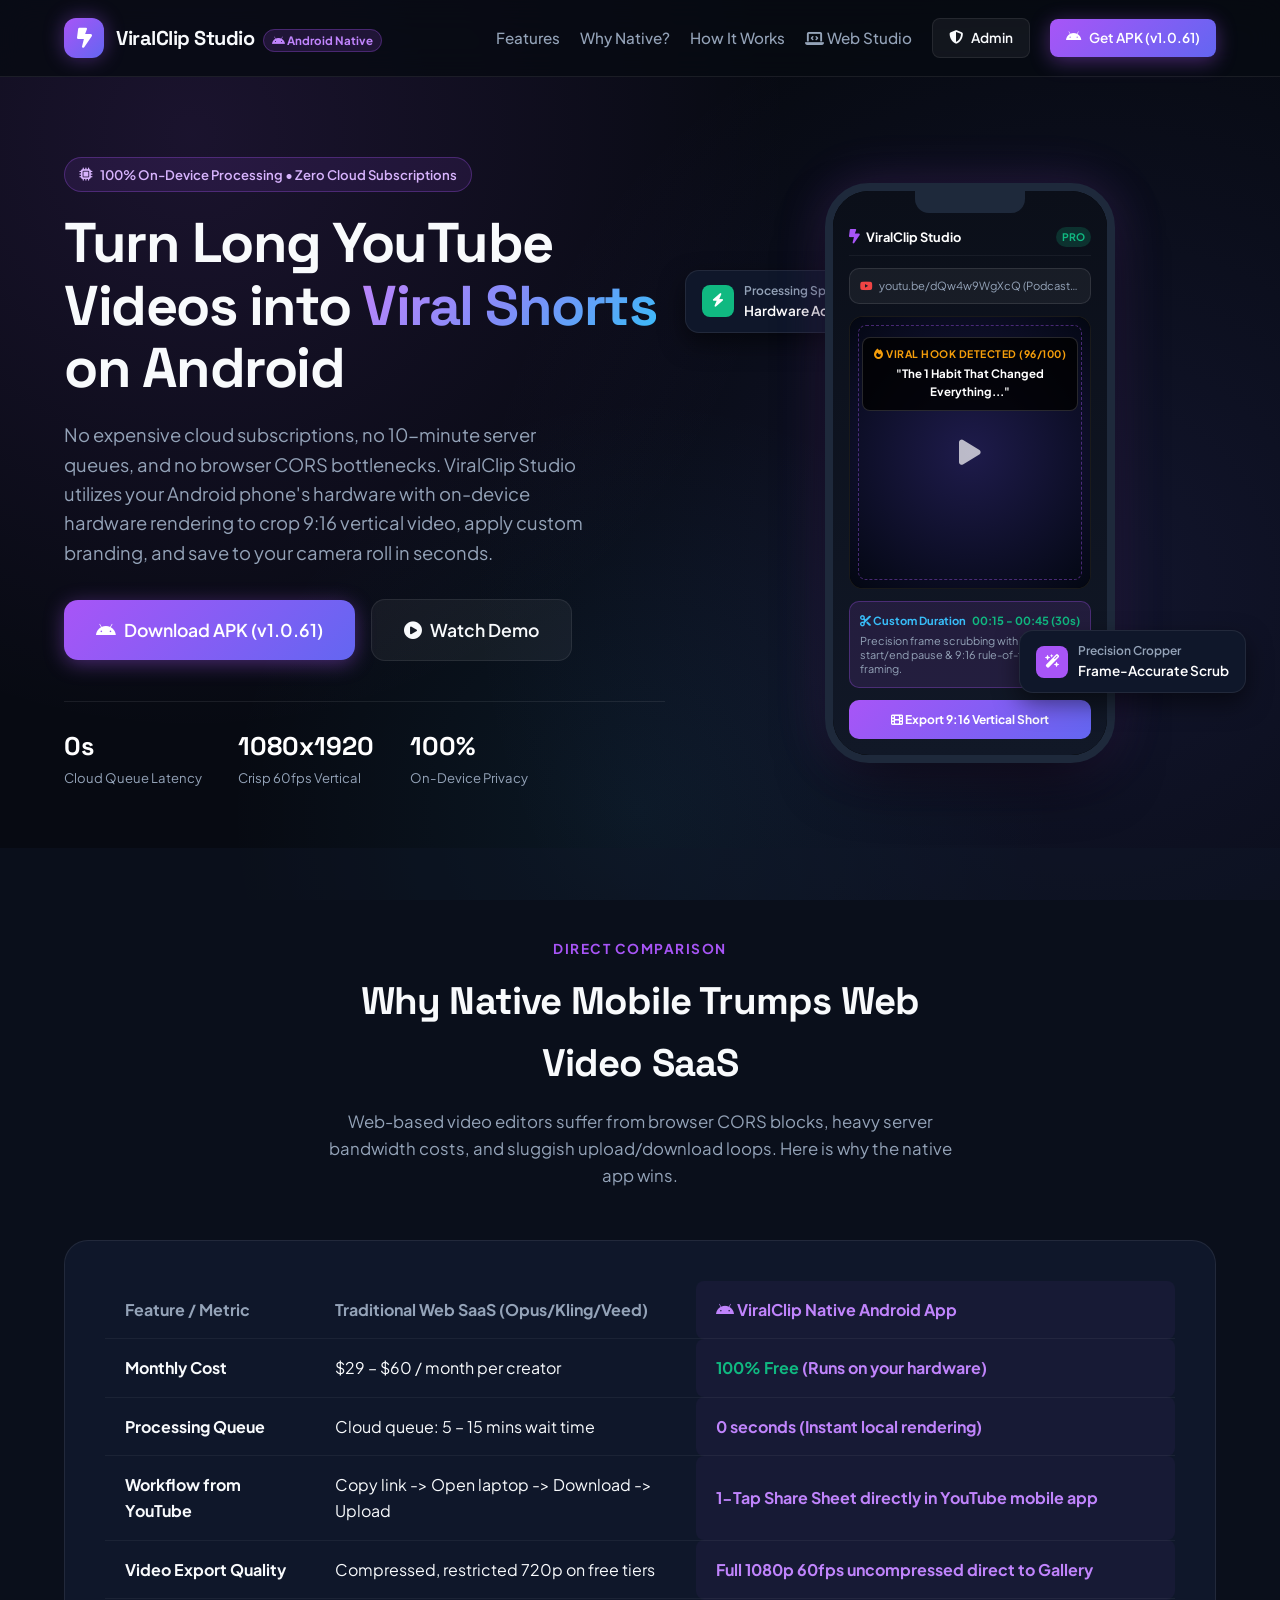
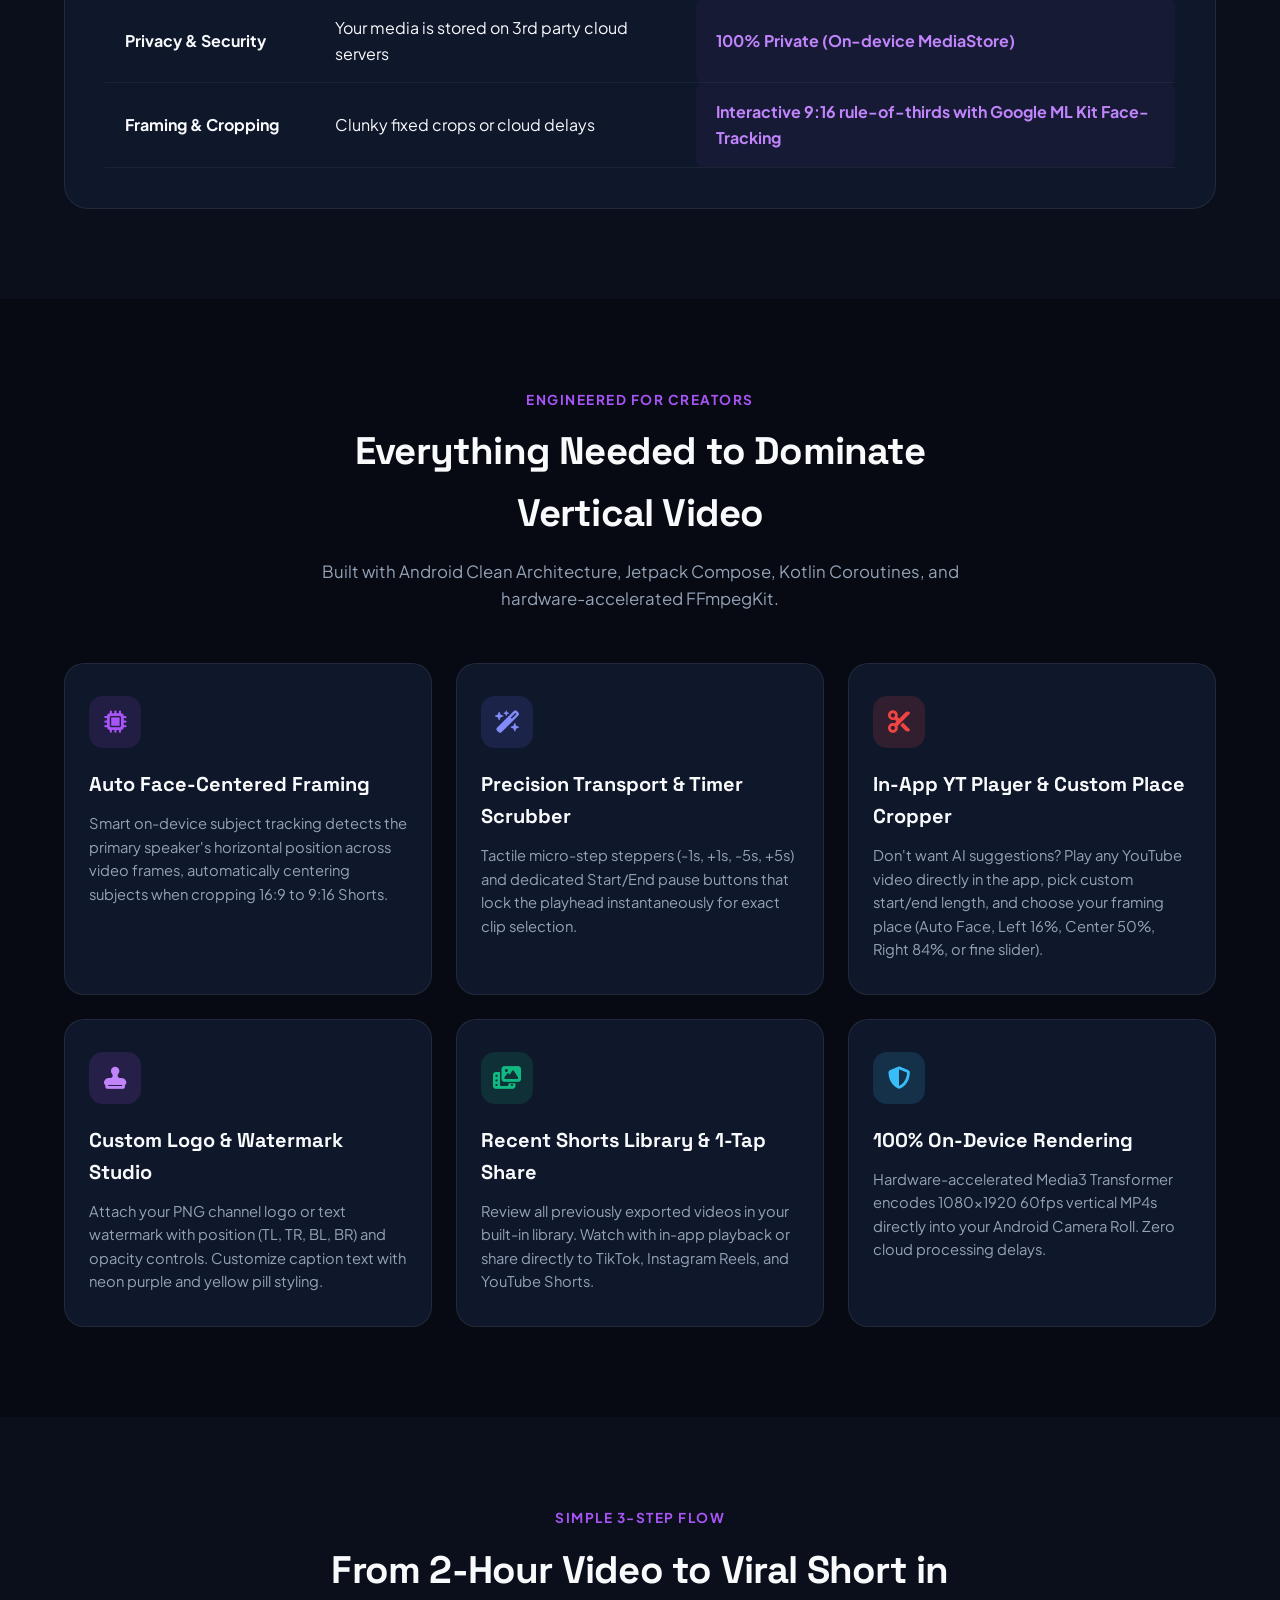
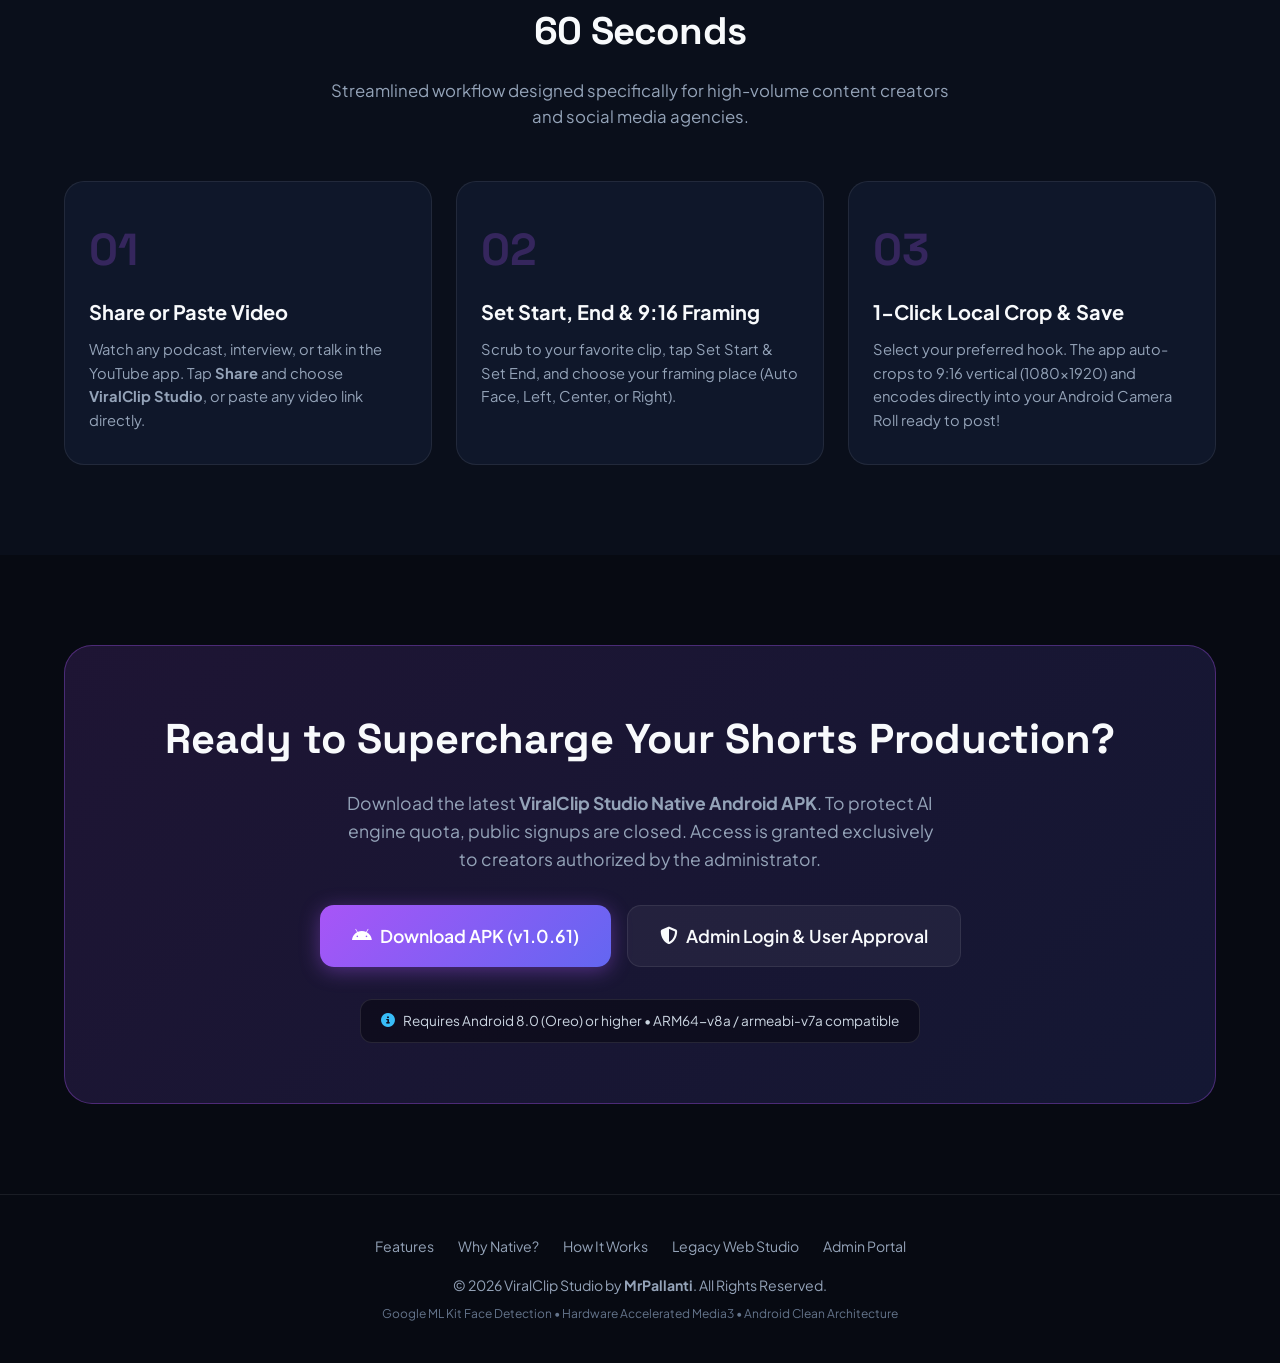
==== commit 29352ebb: "chore(release): update download links for release v1.0.61 and document local builds" ====
--- a/index.html
+++ b/index.html
@@ -47,8 +47,8 @@
         <a href="admin.html" class="btn btn-secondary btn-sm">
           <i class="fa-solid fa-shield-halved"></i> Admin
         </a>
-        <a href="ViralClip-Studio-v1.0.58.apk" class="btn btn-primary btn-sm" download="ViralClip-Studio-v1.0.58.apk">
-          <i class="fa-brands fa-android"></i> Get APK (v1.0.58)
+        <a href="ViralClip-Studio-v1.0.61.apk" class="btn btn-primary btn-sm" download="ViralClip-Studio-v1.0.61.apk">
+          <i class="fa-brands fa-android"></i> Get APK (v1.0.61)
         </a>
       </nav>
     </div>
@@ -75,8 +75,8 @@
           </p>
 
           <div class="hero-actions">
-            <a href="ViralClip-Studio-v1.0.58.apk" class="btn btn-primary btn-lg" download="ViralClip-Studio-v1.0.58.apk">
-              <i class="fa-brands fa-android"></i> Download APK (v1.0.58)
+            <a href="ViralClip-Studio-v1.0.61.apk" class="btn btn-primary btn-lg" download="ViralClip-Studio-v1.0.61.apk">
+              <i class="fa-brands fa-android"></i> Download APK (v1.0.61)
             </a>
             <a href="#how-it-works" class="btn btn-secondary btn-lg">
               <i class="fa-solid fa-circle-play"></i> Watch Demo
@@ -368,8 +368,8 @@
         </p>
 
         <div class="cta-actions">
-          <a href="ViralClip-Studio-v1.0.58.apk" class="btn btn-primary btn-lg" download="ViralClip-Studio-v1.0.58.apk">
-            <i class="fa-brands fa-android"></i> Download APK (v1.0.58)
+          <a href="ViralClip-Studio-v1.0.61.apk" class="btn btn-primary btn-lg" download="ViralClip-Studio-v1.0.61.apk">
+            <i class="fa-brands fa-android"></i> Download APK (v1.0.61)
           </a>
           <a href="admin.html" class="btn btn-secondary btn-lg">
             <i class="fa-solid fa-shield-halved"></i> Admin Login & User Approval
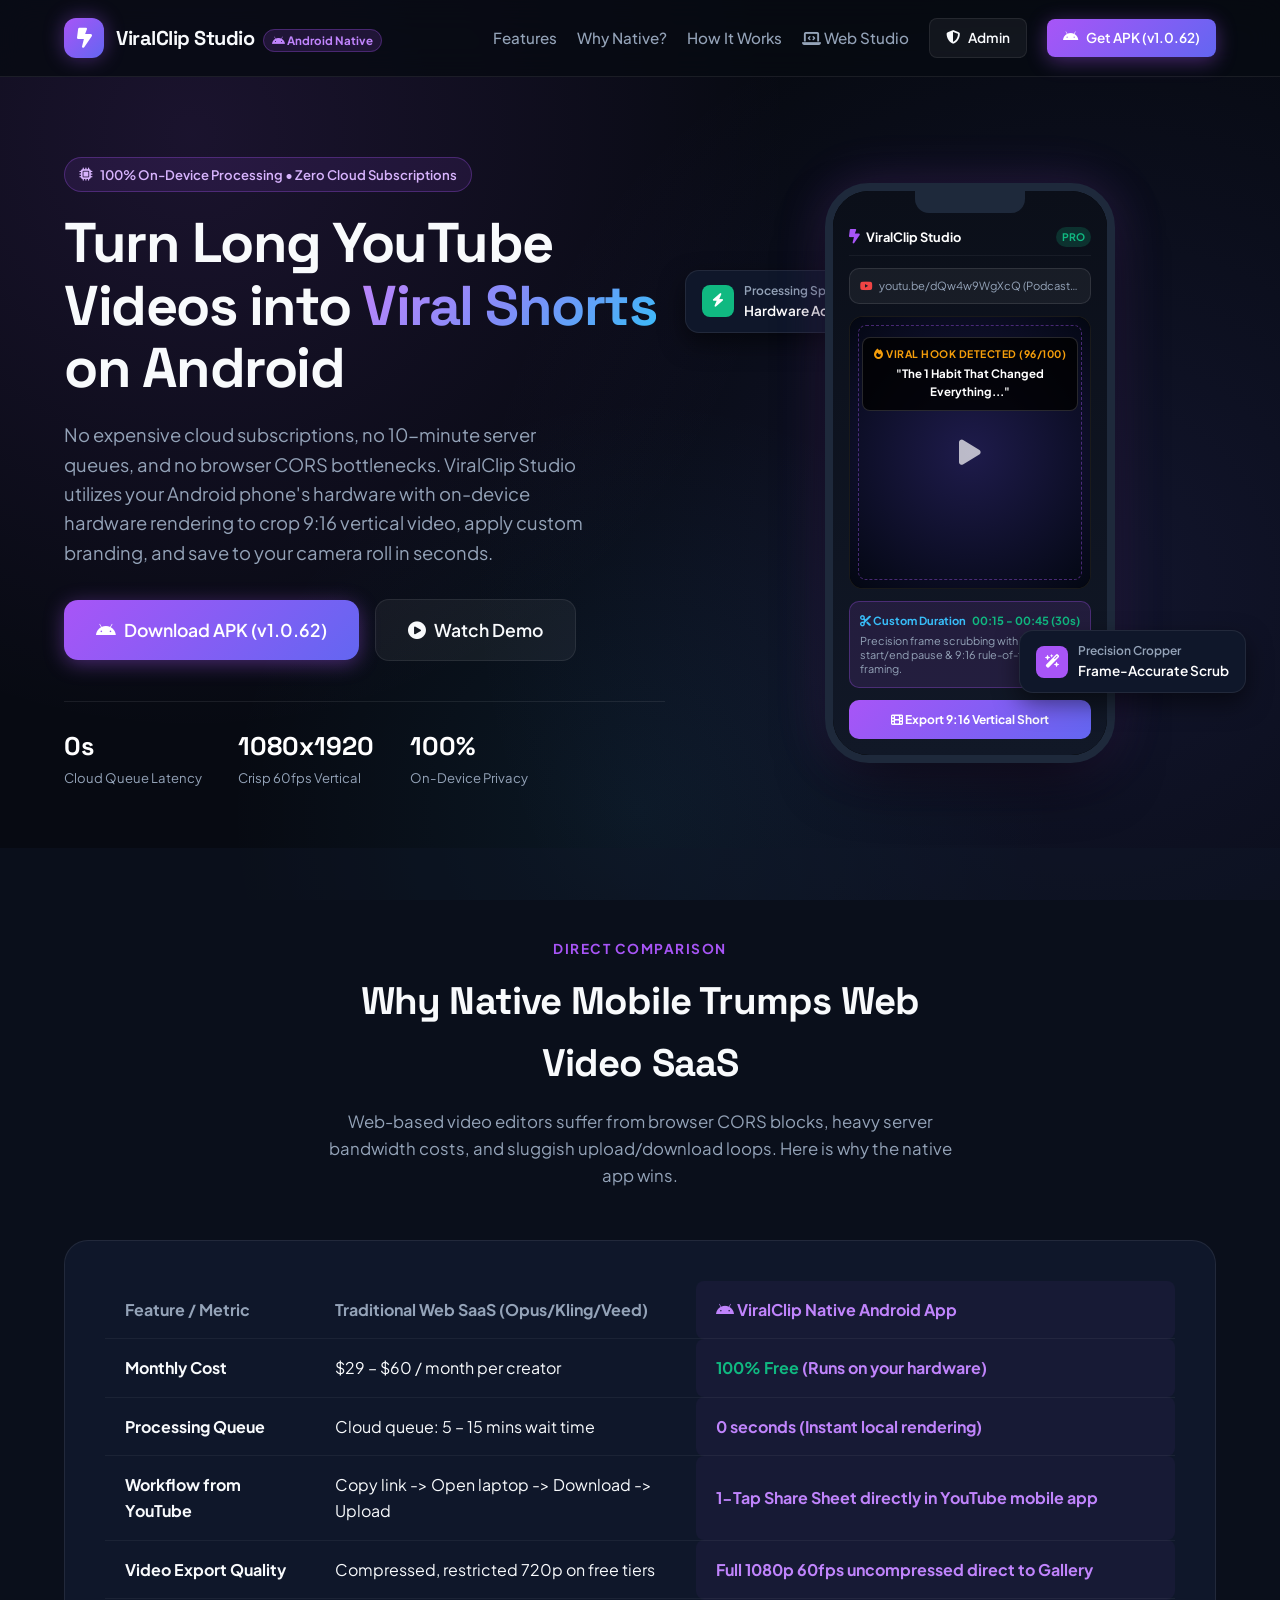
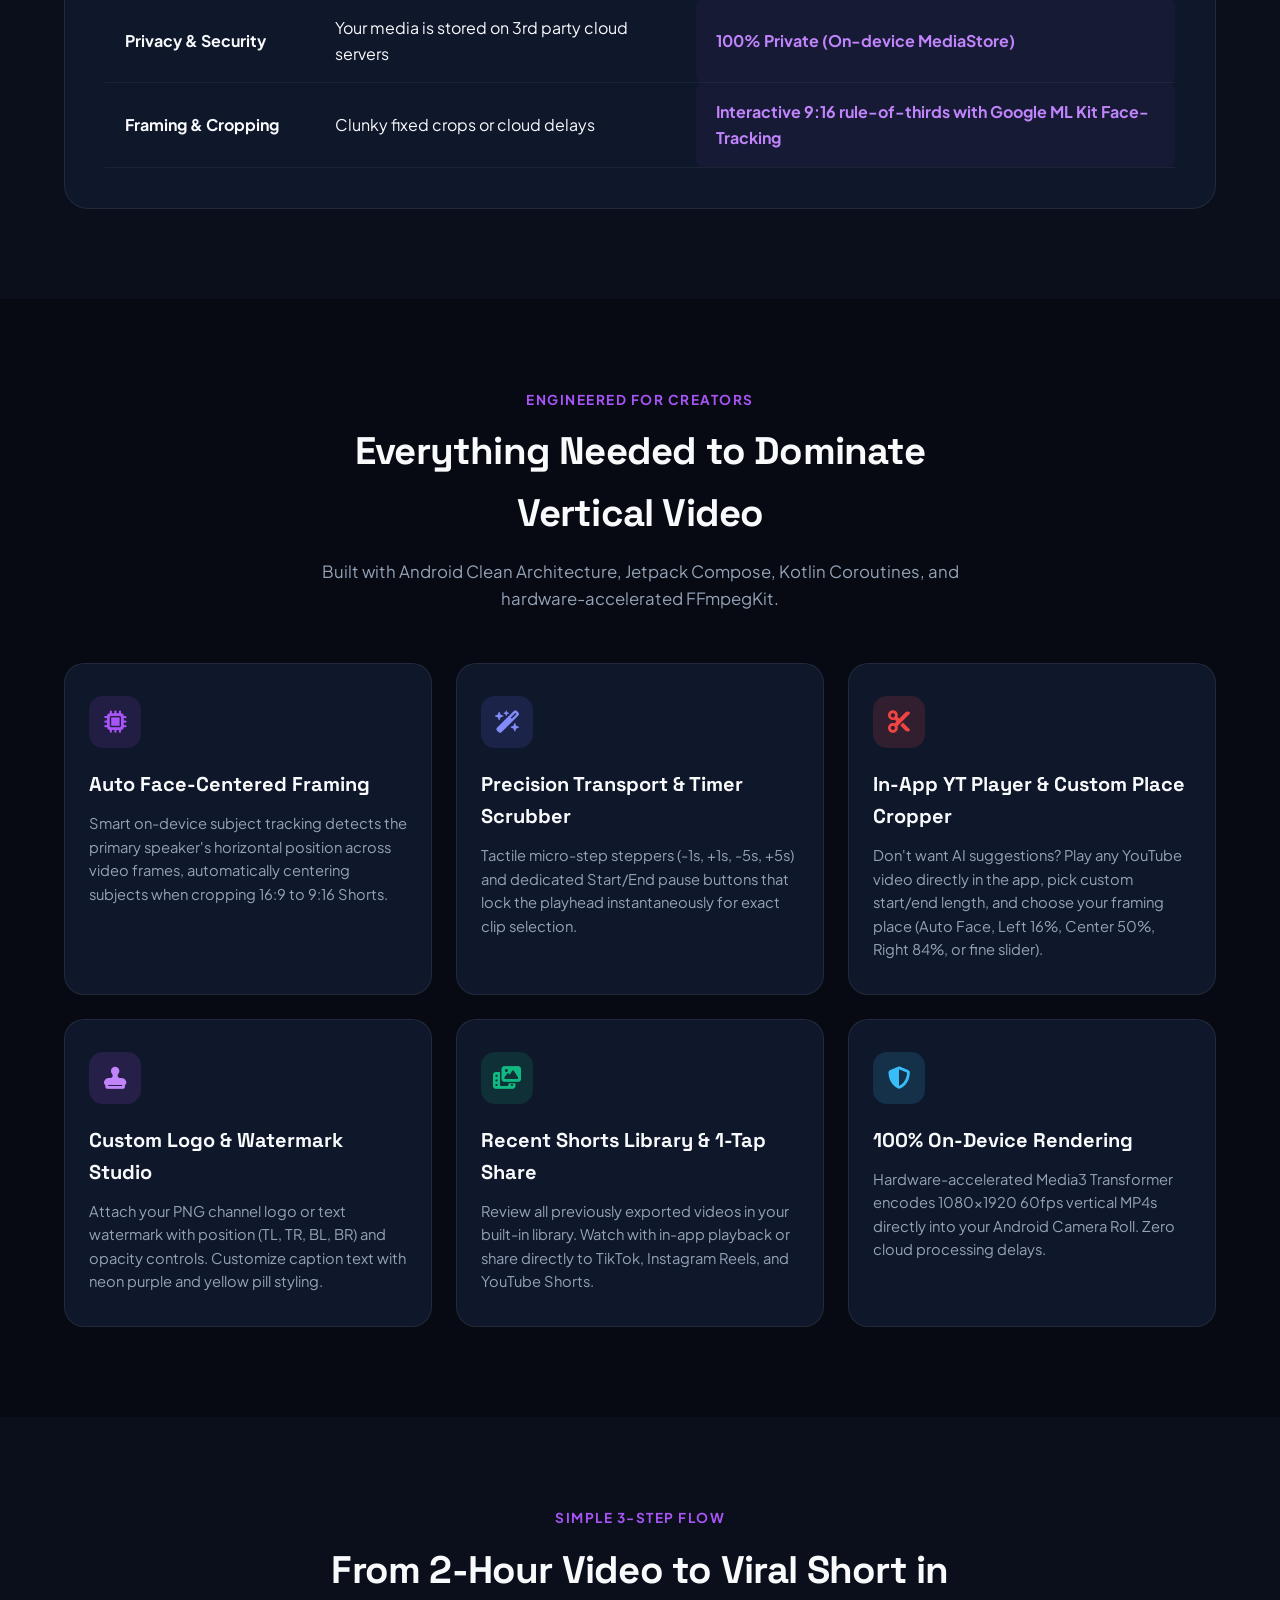
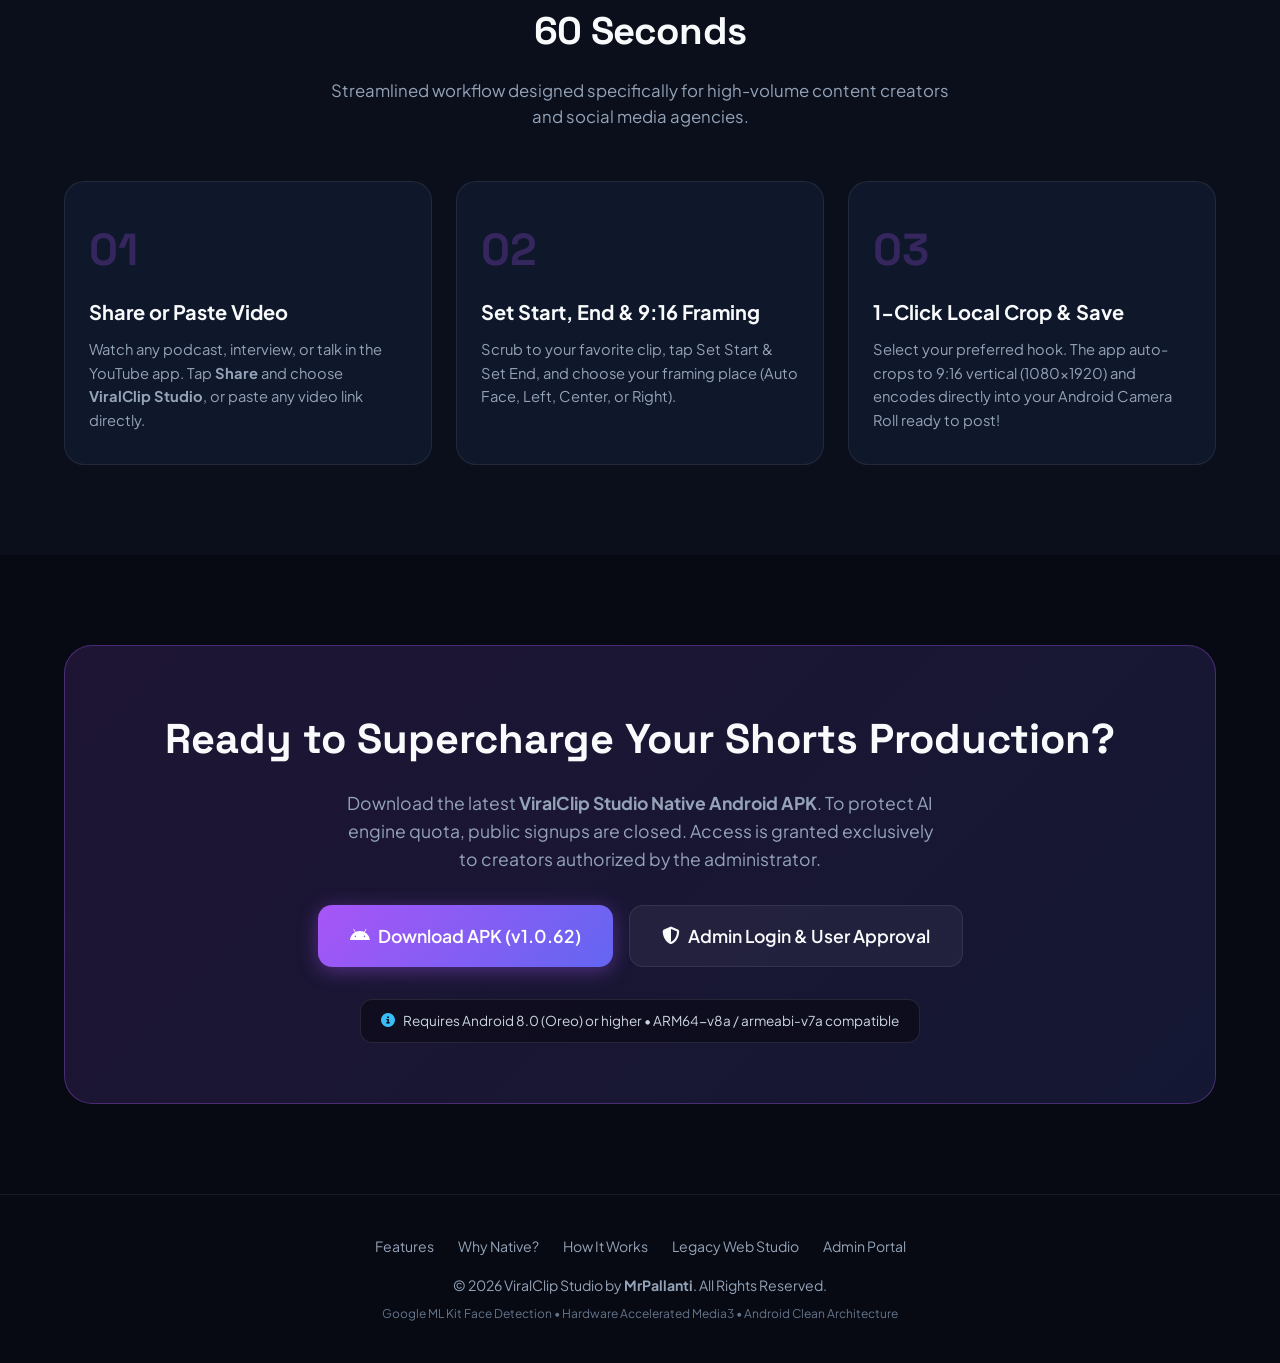
==== commit 801a100b: "test: add comprehensive automated unit test suite for AutoClip & OpenShorts features; fix Gallery bu" ====
--- a/index.html
+++ b/index.html
@@ -47,8 +47,8 @@
         <a href="admin.html" class="btn btn-secondary btn-sm">
           <i class="fa-solid fa-shield-halved"></i> Admin
         </a>
-        <a href="ViralClip-Studio-v1.0.61.apk" class="btn btn-primary btn-sm" download="ViralClip-Studio-v1.0.61.apk">
-          <i class="fa-brands fa-android"></i> Get APK (v1.0.61)
+        <a href="ViralClip-Studio-v1.0.62.apk" class="btn btn-primary btn-sm" download="ViralClip-Studio-v1.0.62.apk">
+          <i class="fa-brands fa-android"></i> Get APK (v1.0.62)
         </a>
       </nav>
     </div>
@@ -75,8 +75,8 @@
           </p>
 
           <div class="hero-actions">
-            <a href="ViralClip-Studio-v1.0.61.apk" class="btn btn-primary btn-lg" download="ViralClip-Studio-v1.0.61.apk">
-              <i class="fa-brands fa-android"></i> Download APK (v1.0.61)
+            <a href="ViralClip-Studio-v1.0.62.apk" class="btn btn-primary btn-lg" download="ViralClip-Studio-v1.0.62.apk">
+              <i class="fa-brands fa-android"></i> Download APK (v1.0.62)
             </a>
             <a href="#how-it-works" class="btn btn-secondary btn-lg">
               <i class="fa-solid fa-circle-play"></i> Watch Demo
@@ -368,8 +368,8 @@
         </p>
 
         <div class="cta-actions">
-          <a href="ViralClip-Studio-v1.0.61.apk" class="btn btn-primary btn-lg" download="ViralClip-Studio-v1.0.61.apk">
-            <i class="fa-brands fa-android"></i> Download APK (v1.0.61)
+          <a href="ViralClip-Studio-v1.0.62.apk" class="btn btn-primary btn-lg" download="ViralClip-Studio-v1.0.62.apk">
+            <i class="fa-brands fa-android"></i> Download APK (v1.0.62)
           </a>
           <a href="admin.html" class="btn btn-secondary btn-lg">
             <i class="fa-solid fa-shield-halved"></i> Admin Login & User Approval
